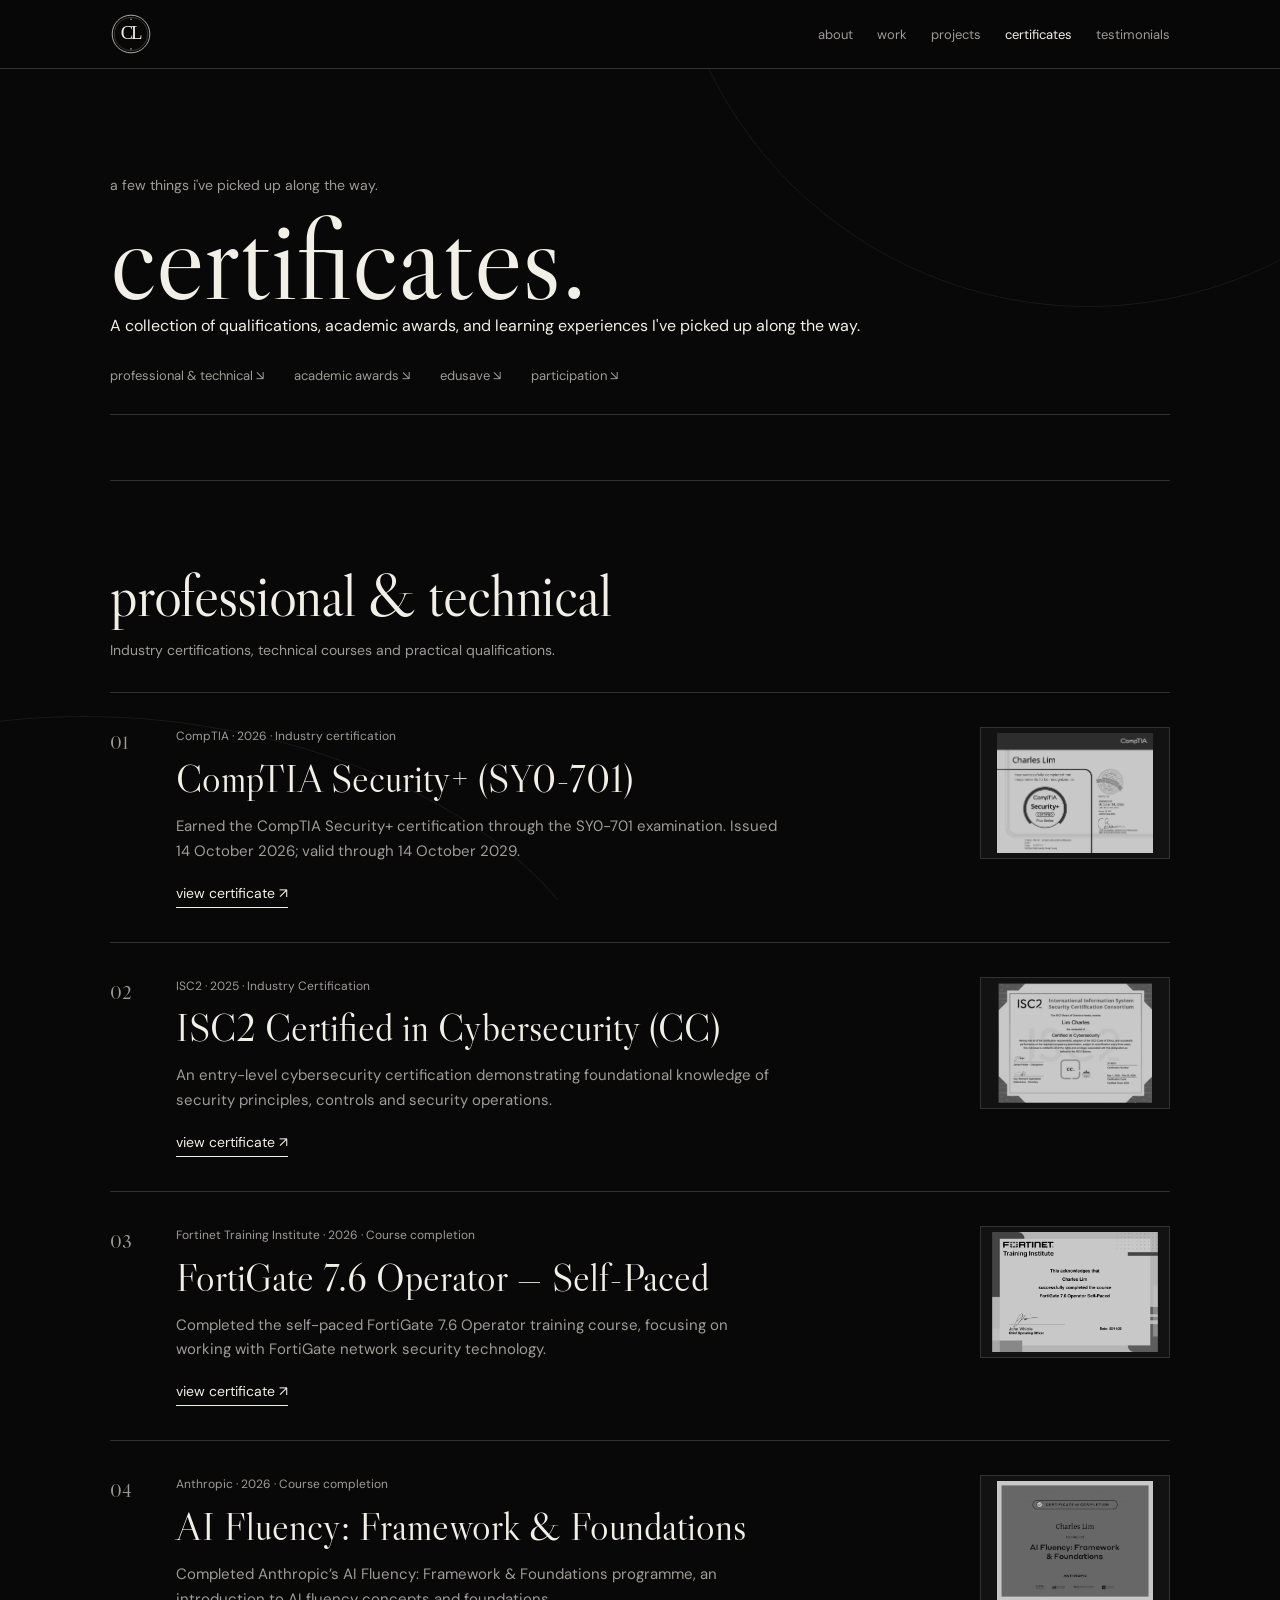
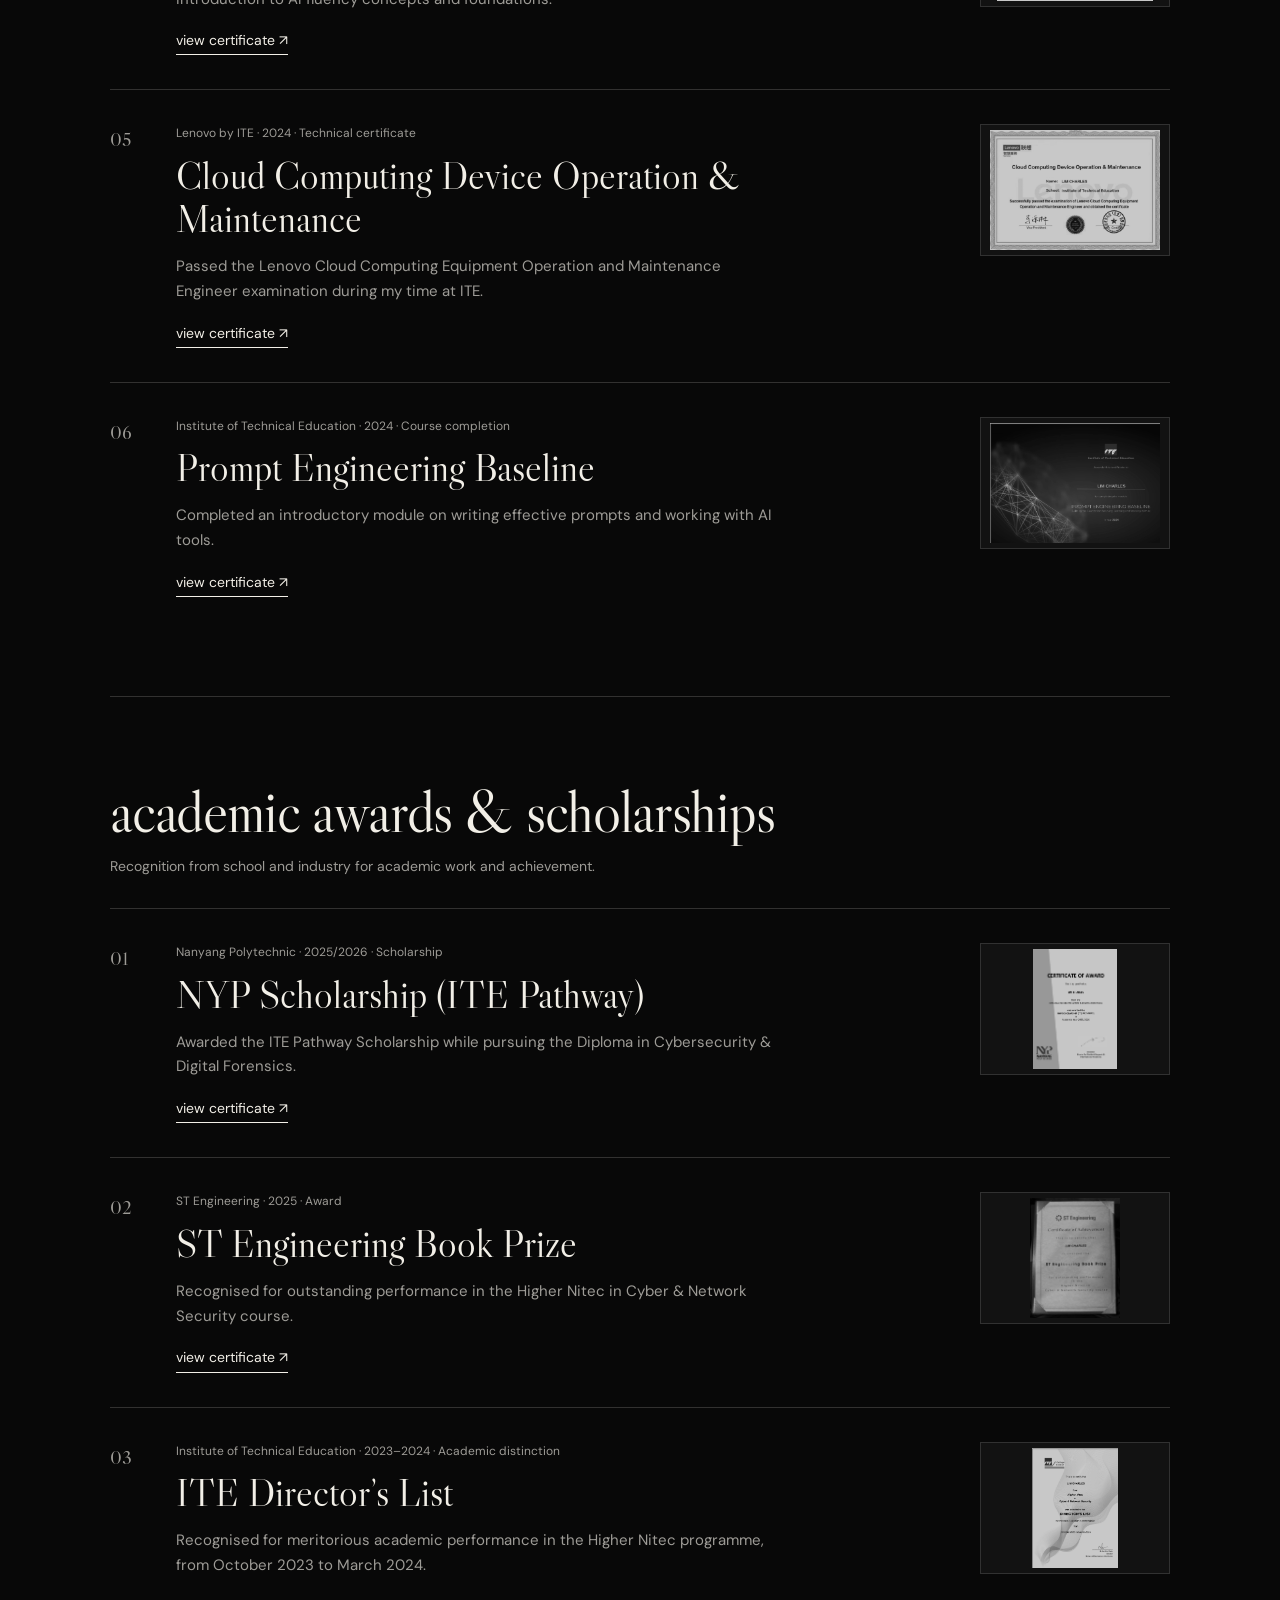
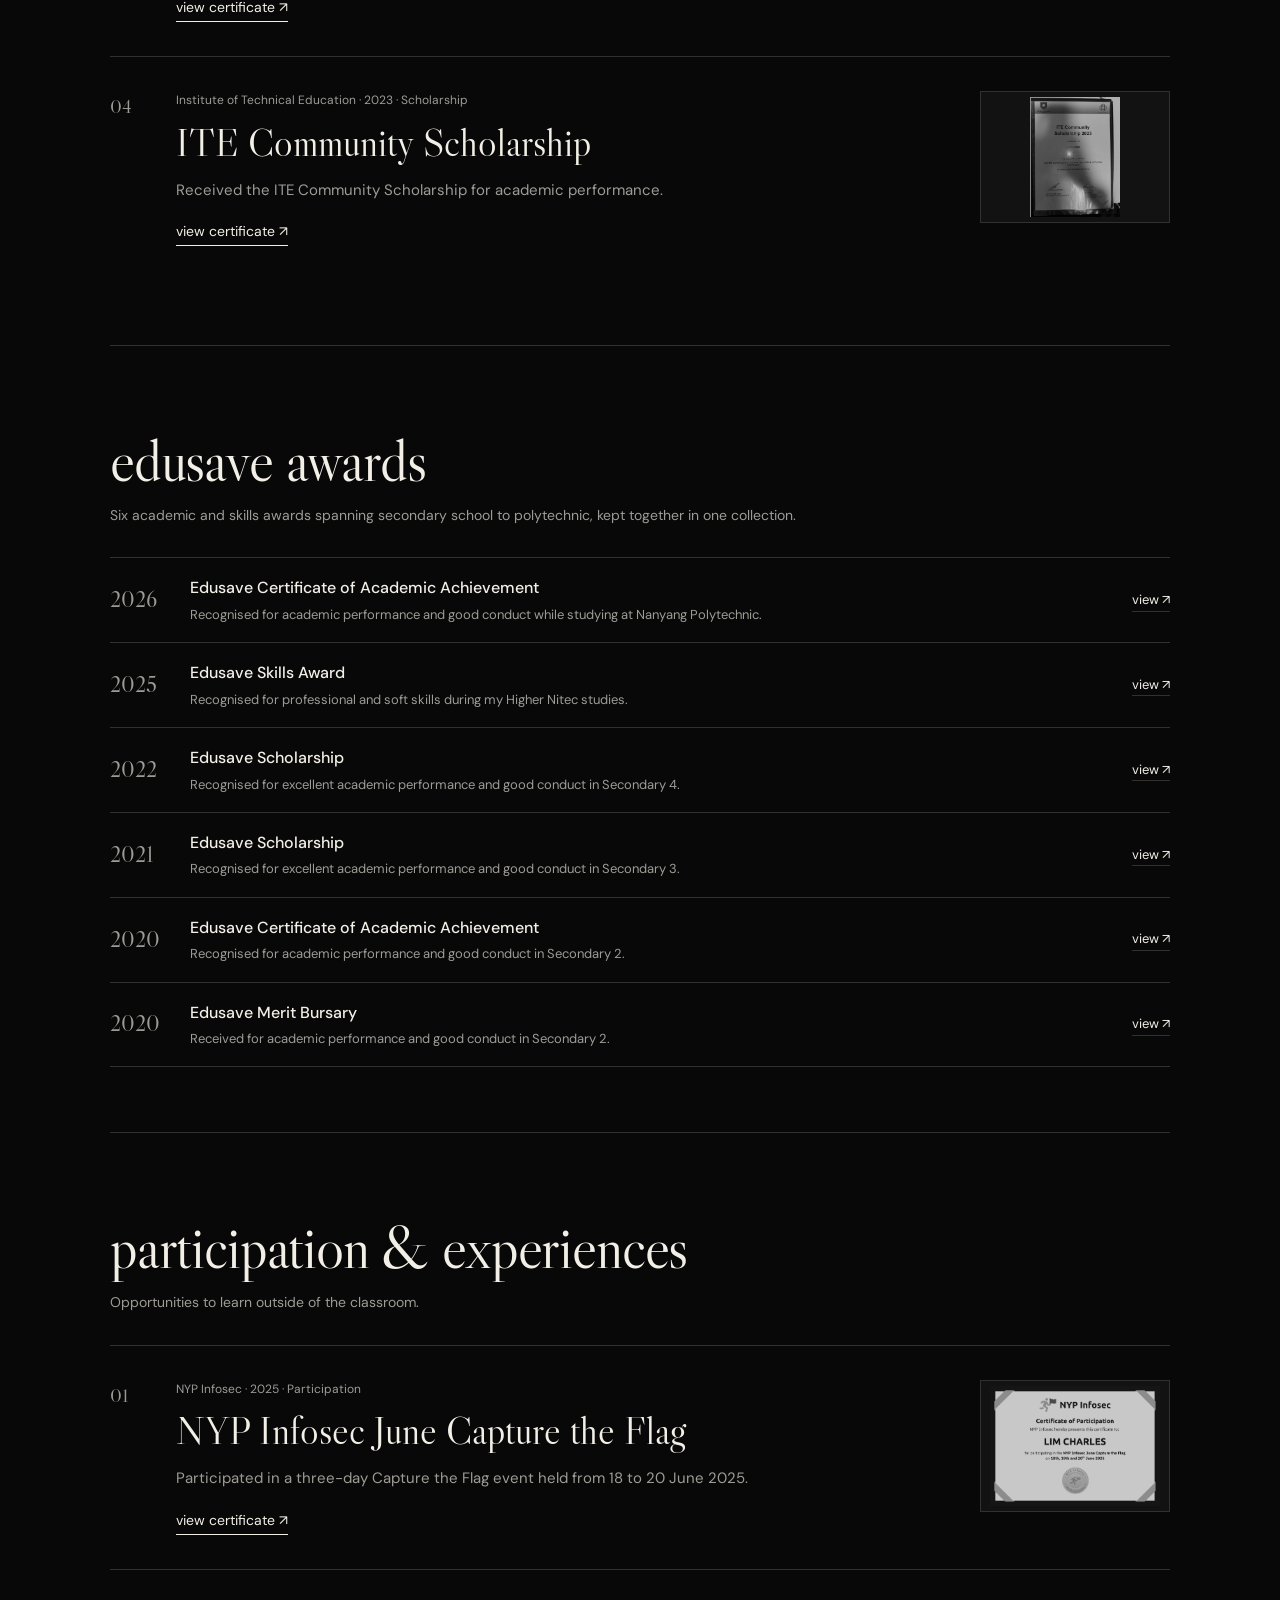
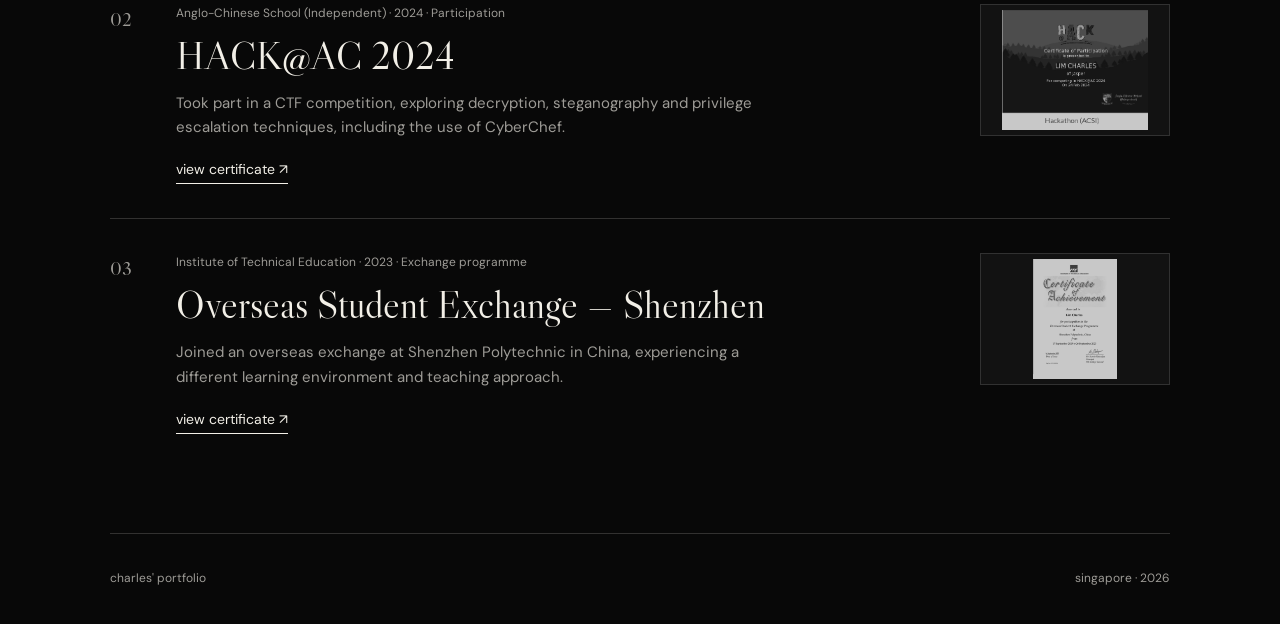
==== certificates.html @ e497cc35 "Add certificates page with privacy-safe certificates" ====
<!DOCTYPE html>
<html lang="en">
 <head>
  <meta charset="utf-8"/>
  <meta content="width=device-width, initial-scale=1.0" name="viewport"/>
  <title>
   certificates &middot; charles' portfolio
  </title>
  <link href="favicon.svg" rel="icon" type="image/svg+xml"/>
  <link href="https://fonts.googleapis.com" rel="preconnect"/>
  <link crossorigin="" href="https://fonts.gstatic.com" rel="preconnect"/>
  <link href="https://fonts.googleapis.com/css2?family=DM+Sans:wght@400;500&amp;family=Libre+Caslon+Display&amp;display=swap" rel="stylesheet"/>
  <link href="style.css" rel="stylesheet"/>
  <script defer="" src="script.js">
  </script>
  <meta content="Certificates, cybersecurity certifications, academic awards and learning experiences &mdash; Charles Lim." name="description"/>
 </head>
 <body>
  <div aria-hidden="true" class="background-curves">
   <span class="curve curve-one">
   </span>
   <span class="curve curve-two">
   </span>
  </div>
  <header class="site-header">
   <nav aria-label="Main navigation" class="nav-shell">
    <a aria-label="Portfolio home" class="brand" href="index.html#top">
     <img alt="" src="assets/images/charles-mark.svg"/>
    </a>
    <button aria-controls="site-menu" aria-expanded="false" class="menu-toggle" type="button">
     <span>
     </span>
     <span>
     </span>
     <span>
     </span>
     <span class="sr-only">
      Toggle navigation
     </span>
    </button>
    <ul class="nav-links" id="site-menu">
     <li>
      <a href="index.html#about">
       about
      </a>
     </li>
     <li>
      <a href="index.html#experience">
       work
      </a>
     </li>
     <li>
      <a href="index.html#projects">
       projects
      </a>
     </li>
     <li>
      <a aria-current="page" href="certificates.html">
       certificates
      </a>
     </li>
     <li>
      <a href="testimonials.html">
       testimonials
      </a>
     </li>
    </ul>
   </nav>
  </header>
  <main class="page-main">
   <section class="page-intro section-shell">
    <p class="hello">
     a few things i've picked up along the way.
    </p>
    <h1>
     certificates.
    </h1>
    <p>
     A collection of qualifications, academic awards, and learning experiences I've picked up along the way.
    </p>
    <div class="category-menu">
     <a href="#professional">
      professional &amp; technical &searrow;
     </a>
     <a href="#awards">
      academic awards &searrow;
     </a>
     <a href="#edusave">
      edusave &searrow;
     </a>
     <a href="#participation">
      participation &searrow;
     </a>
    </div>
   </section>
   <section class="section-shell cert-category" id="professional">
    <h2>
     professional &amp; technical
    </h2>
    <p class="category-note">
     Industry certifications, technical courses and practical qualifications.
    </p>
    <article class="cert-item">
     <span class="cert-num">
      01
     </span>
     <div>
      <p class="cert-kicker">
       CompTIA &middot; 2026 &middot; Industry certification
      </p>
      <h3>
       CompTIA Security+ (SY0-701)
      </h3>
      <p class="desc">
       Earned the CompTIA Security+ certification through the SY0-701 examination. Issued 14 October 2026; valid through 14 October 2029.
      </p>
      <a class="simple-link" href="assets/certificates/comptia-security-plus-sy0-701-2026.pdf" rel="noopener noreferrer" target="_blank">
       view certificate &nearrow;
      </a>
     </div>
     <a aria-label="View CompTIA Security+" href="assets/certificates/comptia-security-plus-sy0-701-2026.pdf" rel="noopener noreferrer" target="_blank">
      <img alt="CompTIA Security+ certificate preview" class="cert-thumb" loading="lazy" src="assets/certificates/comptia-security-plus-sy0-701-2026-preview.png"/>
     </a>
    </article>
    <article class="cert-item">
     <span class="cert-num">
      02
     </span>
     <div>
      <p class="cert-kicker">
       ISC2 &middot; 2025 &middot; Industry Certification
      </p>
      <h3>
       ISC2 Certified in Cybersecurity (CC)
      </h3>
      <p class="desc">
       An entry-level cybersecurity certification demonstrating foundational knowledge of security principles, controls and security operations.
      </p>
      <a class="simple-link" href="assets/certificates/isc2-certified-in-cybersecurity-2025.png" rel="noopener noreferrer" target="_blank">
       view certificate &nearrow;
      </a>
     </div>
     <a aria-label="View certificate for ISC2 Certified in Cybersecurity (CC)" href="assets/certificates/isc2-certified-in-cybersecurity-2025.png" rel="noopener" target="_blank">
      <img alt="ISC2 Certified in Cybersecurity (CC) certificate preview" class="cert-thumb" loading="lazy" src="assets/certificates/isc2-certified-in-cybersecurity-2025.png"/>
     </a>
    </article>
    <article class="cert-item">
     <span class="cert-num">
      03
     </span>
     <div>
      <p class="cert-kicker">
       Fortinet Training Institute &middot; 2026 &middot; Course completion
      </p>
      <h3>
       FortiGate 7.6 Operator &mdash; Self-Paced
      </h3>
      <p class="desc">
       Completed the self-paced FortiGate 7.6 Operator training course, focusing on working with FortiGate network security technology.
      </p>
      <a class="simple-link" href="assets/certificates/fortinet-fortigate-7-6-operator-2026.png" rel="noopener noreferrer" target="_blank">
       view certificate &nearrow;
      </a>
     </div>
     <a aria-label="View certificate for FortiGate 7.6 Operator &mdash; Self-Paced" href="assets/certificates/fortinet-fortigate-7-6-operator-2026.png" rel="noopener" target="_blank">
      <img alt="FortiGate 7.6 Operator &mdash; Self-Paced certificate preview" class="cert-thumb" loading="lazy" src="assets/certificates/fortinet-fortigate-7-6-operator-2026.png"/>
     </a>
    </article>
    <article class="cert-item">
     <span class="cert-num">
      04
     </span>
     <div>
      <p class="cert-kicker">
       Anthropic &middot; 2026 &middot; Course completion
      </p>
      <h3>
       AI Fluency: Framework &amp; Foundations
      </h3>
      <p class="desc">
       Completed Anthropic&rsquo;s AI Fluency: Framework &amp; Foundations programme, an introduction to AI fluency concepts and foundations.
      </p>
      <a class="simple-link" href="assets/certificates/anthropic-ai-fluency-framework-foundations.pdf" rel="noopener noreferrer" target="_blank">
       view certificate &nearrow;
      </a>
     </div>
     <a aria-label="View AI Fluency: Framework and Foundations" href="assets/certificates/anthropic-ai-fluency-framework-foundations.pdf" rel="noopener noreferrer" target="_blank">
      <img alt="AI Fluency: Framework and Foundations certificate preview" class="cert-thumb" loading="lazy" src="assets/certificates/anthropic-ai-fluency-framework-foundations-preview.png"/>
     </a>
    </article>
    <article class="cert-item">
     <span class="cert-num">
      05
     </span>
     <div>
      <p class="cert-kicker">
       Lenovo by ITE &middot; 2024 &middot; Technical certificate
      </p>
      <h3>
       Cloud Computing Device Operation &amp; Maintenance
      </h3>
      <p class="desc">
       Passed the Lenovo Cloud Computing Equipment Operation and Maintenance Engineer examination during my time at ITE.
      </p>
      <a class="simple-link" href="assets/certificates/lenovo-cloud-device-operations-maintenance.png" rel="noopener noreferrer" target="_blank">
       view certificate &nearrow;
      </a>
     </div>
     <a aria-label="View certificate for Cloud Computing Device Operation &amp; Maintenance" href="assets/certificates/lenovo-cloud-device-operations-maintenance.png" rel="noopener" target="_blank">
      <img alt="Cloud Computing Device Operation &amp; Maintenance certificate preview" class="cert-thumb" loading="lazy" src="assets/certificates/lenovo-cloud-device-operations-maintenance.png"/>
     </a>
    </article>
    <article class="cert-item">
     <span class="cert-num">
      06
     </span>
     <div>
      <p class="cert-kicker">
       Institute of Technical Education &middot; 2024 &middot; Course completion
      </p>
      <h3>
       Prompt Engineering Baseline
      </h3>
      <p class="desc">
       Completed an introductory module on writing effective prompts and working with AI tools.
      </p>
      <a class="simple-link" href="assets/certificates/ite-prompt-engineering-baseline-2024.png" rel="noopener noreferrer" target="_blank">
       view certificate &nearrow;
      </a>
     </div>
     <a aria-label="View certificate for Prompt Engineering Baseline" href="assets/certificates/ite-prompt-engineering-baseline-2024.png" rel="noopener" target="_blank">
      <img alt="Prompt Engineering Baseline certificate preview" class="cert-thumb" loading="lazy" src="assets/certificates/ite-prompt-engineering-baseline-2024.png"/>
     </a>
    </article>
   </section>
   <section class="section-shell cert-category" id="awards">
    <h2>
     academic awards &amp; scholarships
    </h2>
    <p class="category-note">
     Recognition from school and industry for academic work and achievement.
    </p>
    <article class="cert-item">
     <span class="cert-num">
      01
     </span>
     <div>
      <p class="cert-kicker">
       Nanyang Polytechnic &middot; 2025/2026 &middot; Scholarship
      </p>
      <h3>
       NYP Scholarship (ITE Pathway)
      </h3>
      <p class="desc">
       Awarded the ITE Pathway Scholarship while pursuing the Diploma in Cybersecurity &amp; Digital Forensics.
      </p>
      <a class="simple-link" href="assets/certificates/nyp-scholarship-ite-pathway-2025-2026.pdf" rel="noopener noreferrer" target="_blank">
       view certificate &nearrow;
      </a>
     </div>
     <a aria-label="View NYP ITE Pathway scholarship certificate preview" href="assets/certificates/nyp-scholarship-ite-pathway-2025-2026.pdf" rel="noopener noreferrer" target="_blank">
      <img alt="NYP ITE Pathway scholarship certificate preview" class="cert-thumb" loading="lazy" src="assets/certificates/nyp-scholarship-ite-pathway-2025-2026-preview.png"/>
     </a>
    </article>
    <article class="cert-item">
     <span class="cert-num">
      02
     </span>
     <div>
      <p class="cert-kicker">
       ST Engineering &middot; 2025 &middot; Award
      </p>
      <h3>
       ST Engineering Book Prize
      </h3>
      <p class="desc">
       Recognised for outstanding performance in the Higher Nitec in Cyber &amp; Network Security course.
      </p>
      <a class="simple-link" href="assets/certificates/st-engineering-book-prize.jpg" rel="noopener noreferrer" target="_blank">
       view certificate &nearrow;
      </a>
     </div>
     <a aria-label="View certificate for ST Engineering Book Prize" href="assets/certificates/st-engineering-book-prize.jpg" rel="noopener" target="_blank">
      <img alt="ST Engineering Book Prize certificate preview" class="cert-thumb" loading="lazy" src="assets/certificates/st-engineering-book-prize.jpg"/>
     </a>
    </article>
    <article class="cert-item">
     <span class="cert-num">
      03
     </span>
     <div>
      <p class="cert-kicker">
       Institute of Technical Education &middot; 2023&ndash;2024 &middot; Academic distinction
      </p>
      <h3>
       ITE Director&rsquo;s List
      </h3>
      <p class="desc">
       Recognised for meritorious academic performance in the Higher Nitec programme, from October 2023 to March 2024.
      </p>
      <a class="simple-link" href="assets/certificates/ite-directors-list-2023-2024.png" rel="noopener noreferrer" target="_blank">
       view certificate &nearrow;
      </a>
     </div>
     <a aria-label="View certificate for ITE Director&rsquo;s List" href="assets/certificates/ite-directors-list-2023-2024.png" rel="noopener" target="_blank">
      <img alt="ITE Director&rsquo;s List certificate preview" class="cert-thumb" loading="lazy" src="assets/certificates/ite-directors-list-2023-2024.png"/>
     </a>
    </article>
    <article class="cert-item">
     <span class="cert-num">
      04
     </span>
     <div>
      <p class="cert-kicker">
       Institute of Technical Education &middot; 2023 &middot; Scholarship
      </p>
      <h3>
       ITE Community Scholarship
      </h3>
      <p class="desc">
       Received the ITE Community Scholarship for academic performance.
      </p>
      <a class="simple-link" href="assets/certificates/ite-community-scholarship-2023.png" rel="noopener noreferrer" target="_blank">
       view certificate &nearrow;
      </a>
     </div>
     <a aria-label="View certificate for ITE Community Scholarship" href="assets/certificates/ite-community-scholarship-2023.png" rel="noopener" target="_blank">
      <img alt="ITE Community Scholarship certificate preview" class="cert-thumb" loading="lazy" src="assets/certificates/ite-community-scholarship-2023.png"/>
     </a>
    </article>
   </section>
   <section class="section-shell cert-category" id="edusave">
    <h2>
     edusave awards
    </h2>
    <p class="category-note">
     Six academic and skills awards spanning secondary school to polytechnic, kept together in one collection.
    </p>
    <div class="edusave-group">
     <article class="edusave-item">
      <span class="date">
       2026
      </span>
      <div>
       <h3>
        Edusave Certificate of Academic Achievement
       </h3>
       <p>
        Recognised for academic performance and good conduct while studying at Nanyang Polytechnic.
       </p>
      </div>
      <a href="assets/certificates/edusave-academic-achievement-2026.jpg" rel="noopener noreferrer" target="_blank">
       view &nearrow;
      </a>
     </article>
     <article class="edusave-item">
      <span class="date">
       2025
      </span>
      <div>
       <h3>
        Edusave Skills Award
       </h3>
       <p>
        Recognised for professional and soft skills during my Higher Nitec studies.
       </p>
      </div>
      <a href="assets/certificates/edusave-skills-award-2025.jpg" rel="noopener noreferrer" target="_blank">
       view &nearrow;
      </a>
     </article>
     <article class="edusave-item">
      <span class="date">
       2022
      </span>
      <div>
       <h3>
        Edusave Scholarship
       </h3>
       <p>
        Recognised for excellent academic performance and good conduct in Secondary 4.
       </p>
      </div>
      <a href="assets/certificates/edusave-scholarship-2022.png" rel="noopener noreferrer" target="_blank">
       view &nearrow;
      </a>
     </article>
     <article class="edusave-item">
      <span class="date">
       2021
      </span>
      <div>
       <h3>
        Edusave Scholarship
       </h3>
       <p>
        Recognised for excellent academic performance and good conduct in Secondary 3.
       </p>
      </div>
      <a href="assets/certificates/edusave-scholarship-2021.png" rel="noopener noreferrer" target="_blank">
       view &nearrow;
      </a>
     </article>
     <article class="edusave-item">
      <span class="date">
       2020
      </span>
      <div>
       <h3>
        Edusave Certificate of Academic Achievement
       </h3>
       <p>
        Recognised for academic performance and good conduct in Secondary 2.
       </p>
      </div>
      <a href="assets/certificates/edusave-academic-achievement-2020.png" rel="noopener noreferrer" target="_blank">
       view &nearrow;
      </a>
     </article>
     <article class="edusave-item">
      <span class="date">
       2020
      </span>
      <div>
       <h3>
        Edusave Merit Bursary
       </h3>
       <p>
        Received for academic performance and good conduct in Secondary 2.
       </p>
      </div>
      <a href="assets/certificates/edusave-merit-bursary-2020.png" rel="noopener noreferrer" target="_blank">
       view &nearrow;
      </a>
     </article>
    </div>
   </section>
   <section class="section-shell cert-category" id="participation">
    <h2>
     participation &amp; experiences
    </h2>
    <p class="category-note">
     Opportunities to learn outside of the classroom.
    </p>
    <article class="cert-item">
     <span class="cert-num">
      01
     </span>
     <div>
      <p class="cert-kicker">
       NYP Infosec &middot; 2025 &middot; Participation
      </p>
      <h3>
       NYP Infosec June Capture the Flag
      </h3>
      <p class="desc">
       Participated in a three-day Capture the Flag event held from 18 to 20 June 2025.
      </p>
      <a class="simple-link" href="assets/certificates/nyp-infosec-june-ctf-2025.pdf" rel="noopener noreferrer" target="_blank">
       view certificate &nearrow;
      </a>
     </div>
     <a aria-label="View NYP Infosec CTF participation certificate preview" href="assets/certificates/nyp-infosec-june-ctf-2025.pdf" rel="noopener noreferrer" target="_blank">
      <img alt="NYP Infosec CTF participation certificate preview" class="cert-thumb" loading="lazy" src="assets/certificates/nyp-infosec-june-ctf-2025-preview.png"/>
     </a>
    </article>
    <article class="cert-item">
     <span class="cert-num">
      02
     </span>
     <div>
      <p class="cert-kicker">
       Anglo-Chinese School (Independent) &middot; 2024 &middot; Participation
      </p>
      <h3>
       HACK@AC 2024
      </h3>
      <p class="desc">
       Took part in a CTF competition, exploring decryption, steganography and privilege escalation techniques, including the use of CyberChef.
      </p>
      <a class="simple-link" href="assets/certificates/hack-at-ac-ctf-2024.png" rel="noopener noreferrer" target="_blank">
       view certificate &nearrow;
      </a>
     </div>
     <a aria-label="View certificate for HACK@AC 2024" href="assets/certificates/hack-at-ac-ctf-2024.png" rel="noopener" target="_blank">
      <img alt="HACK@AC 2024 certificate preview" class="cert-thumb" loading="lazy" src="assets/certificates/hack-at-ac-ctf-2024.png"/>
     </a>
    </article>
    <article class="cert-item">
     <span class="cert-num">
      03
     </span>
     <div>
      <p class="cert-kicker">
       Institute of Technical Education &middot; 2023 &middot; Exchange programme
      </p>
      <h3>
       Overseas Student Exchange &mdash; Shenzhen
      </h3>
      <p class="desc">
       Joined an overseas exchange at Shenzhen Polytechnic in China, experiencing a different learning environment and teaching approach.
      </p>
      <a class="simple-link" href="assets/certificates/ite-shenzhen-student-exchange-2023.png" rel="noopener noreferrer" target="_blank">
       view certificate &nearrow;
      </a>
     </div>
     <a aria-label="View certificate for Overseas Student Exchange &mdash; Shenzhen" href="assets/certificates/ite-shenzhen-student-exchange-2023.png" rel="noopener" target="_blank">
      <img alt="Overseas Student Exchange &mdash; Shenzhen certificate preview" class="cert-thumb" loading="lazy" src="assets/certificates/ite-shenzhen-student-exchange-2023.png"/>
     </a>
    </article>
   </section>
  </main>
  <footer class="site-footer section-shell">
   <span>
    charles' portfolio
   </span>
   <span>
    singapore &middot; 2026
   </span>
  </footer>
 </body>
</html>
---- style.css ----
:root {
  --black: #080808;
  --white: #f2efe7;
  --muted: rgba(242, 239, 231, 0.64);
  --line: rgba(242, 239, 231, 0.18);
  --serif: "Libre Caslon Display", Georgia, serif;
  --sans: "DM Sans", Arial, sans-serif;
  --max: 1060px;
}

* { box-sizing: border-box; margin: 0; padding: 0; }
html { scroll-behavior: smooth; background: var(--black); }
body {
  min-height: 100vh;
  overflow-x: hidden;
  background: var(--black);
  color: var(--white);
  font-family: var(--sans);
  font-size: 16px;
  line-height: 1.65;
  -webkit-font-smoothing: antialiased;
}
a { color: inherit; }
img { display: block; max-width: 100%; }
::selection { background: var(--white); color: var(--black); }

.sr-only { position: absolute; width: 1px; height: 1px; padding: 0; margin: -1px; overflow: hidden; clip: rect(0,0,0,0); white-space: nowrap; border: 0; }

.background-curves { position: fixed; inset: 0; z-index: 0; pointer-events: none; overflow: hidden; }
.curve { position: absolute; border: 1px solid rgba(242,239,231,.07); border-radius: 50%; }
.curve-one { width: 66vw; height: 66vw; top: -42vw; right: -18vw; }
.curve-two { width: 72vw; height: 42vw; bottom: -28vw; left: -24vw; transform: rotate(8deg); }

.site-header, main, .site-footer { position: relative; z-index: 1; }
.site-header { position: sticky; top: 0; z-index: 30; background: rgba(8,8,8,.94); border-bottom: 1px solid var(--line); }
.nav-shell, .section-shell { width: min(calc(100% - 40px), var(--max)); margin-inline: auto; }
.nav-shell { min-height: 68px; display: flex; align-items: center; justify-content: space-between; gap: 28px; }

.brand { width: 42px; height: 42px; display: block; text-decoration: none; }
.brand img { width: 100%; height: 100%; }

.nav-links { display: flex; align-items: center; gap: 24px; list-style: none; }
.nav-links a { color: var(--muted); font-size: 13px; text-decoration: none; transition: color 160ms ease; }
.nav-links a:hover, .nav-links a:focus-visible, .nav-links a[aria-current="page"] { color: var(--white); }

.menu-toggle { display: none; width: 36px; height: 36px; border: 0; background: transparent; color: var(--white); cursor: pointer; }
.menu-toggle > span:not(.sr-only) { display: block; width: 21px; height: 1px; margin: 5px auto; background: currentColor; transition: transform 180ms ease, opacity 180ms ease; }

.hero { min-height: 78vh; display: flex; align-items: center; padding-block: 110px 88px; border-bottom: 1px solid var(--line); }
.hero-copy { max-width: 850px; }
.hello { color: var(--muted); font-size: 14px; }
.hero h1, .section-block h2, .contact-section h2, .page-intro h1, .record h3, .project h3, blockquote { font-family: var(--serif); font-weight: 400; }
.hero h1 { margin-top: 18px; font-size: clamp(54px, 8vw, 94px); line-height: .98; letter-spacing: -.035em; }
.hero-lead { max-width: 700px; margin-top: 28px; color: var(--muted); font-size: clamp(17px, 2vw, 21px); }
.hero-actions { display: flex; flex-wrap: wrap; gap: 24px; margin-top: 34px; }
.simple-link { width: fit-content; color: var(--white); font-size: 14px; text-decoration: none; border-bottom: 1px solid var(--white); padding-bottom: 2px; }
.simple-link:hover { opacity: .68; }

.section-block { padding-block: 88px; border-bottom: 1px solid var(--line); }
.section-block h2 { margin-bottom: 38px; font-size: clamp(38px, 5vw, 58px); letter-spacing: -.025em; }
.simple-grid { display: grid; grid-template-columns: 1fr 1fr; gap: 54px; }
.simple-grid p { color: var(--muted); font-size: 17px; }

.plain-list { border-top: 1px solid var(--line); }
.plain-list > div { display: grid; grid-template-columns: 180px 1fr; gap: 24px; padding: 19px 0; border-bottom: 1px solid var(--line); }
.plain-list span { font-family: var(--serif); font-size: 22px; }
.plain-list p { color: var(--muted); }

.records { border-top: 1px solid var(--line); }
.record { display: grid; grid-template-columns: 220px 1fr; gap: 42px; padding: 28px 0; border-bottom: 1px solid var(--line); }
.record-meta { display: flex; flex-direction: column; gap: 5px; color: var(--muted); font-size: 12px; }
.record-meta a { color: var(--white); text-decoration: none; }
.record h3 { font-size: clamp(28px, 3vw, 38px); line-height: 1.1; }
.record p { max-width: 680px; margin-top: 10px; color: var(--muted); }
.record-muted { opacity: .72; }

.project-list { display: grid; gap: 62px; }
.project { display: grid; grid-template-columns: minmax(0, 1.35fr) minmax(250px, .65fr); gap: 34px; align-items: end; }
.project-image-wrap { display: block; overflow: hidden; border: 1px solid var(--line); text-decoration: none; }
.project-image { width: 100%; min-height: 320px; aspect-ratio: 16 / 9; object-fit: cover; filter: grayscale(1) contrast(.92); opacity: .82; transition: opacity 200ms ease, filter 200ms ease; }
.project-image-wrap:hover .project-image { filter: grayscale(.35); opacity: 1; }
.project h3 { font-size: clamp(36px, 5vw, 52px); line-height: 1; }
.project p { margin-top: 16px; color: var(--muted); }
.project small { display: block; margin-top: 16px; color: var(--muted); font-size: 12px; }
.project .simple-link { margin-top: 18px; }

.contact-section { display: grid; grid-template-columns: 1fr 1fr; gap: 50px; padding-block: 90px; border-bottom: 1px solid var(--line); }
.contact-section h2 { font-size: clamp(48px, 7vw, 78px); line-height: 1; }
.contact-links { display: flex; flex-direction: column; align-items: flex-start; justify-content: end; gap: 10px; }
.contact-links a { color: var(--muted); font-size: 18px; text-decoration: none; }
.contact-links a:hover { color: var(--white); }

.site-footer { min-height: 90px; display: flex; align-items: center; justify-content: space-between; gap: 20px; color: var(--muted); font-size: 12px; }

.page-main { min-height: calc(100vh - 68px); }
.page-intro { padding-block: 120px 70px; border-bottom: 1px solid var(--line); }
.page-intro h1 { margin-top: 8px; font-size: clamp(58px, 9vw, 104px); line-height: .95; }
.page-intro > p:last-child { max-width: 620px; margin-top: 24px; color: var(--muted); font-size: 18px; }
.testimonials-list { border-bottom: 1px solid var(--line); }
.testimonial-entry {
  padding-block: 84px 94px;
  border-bottom: 1px solid var(--line);
}
.testimonial-entry:last-child { border-bottom: 0; }
.testimonial-meta {
  display: grid;
  grid-template-columns: 48px minmax(0, 1fr) auto;
  gap: 24px;
  align-items: start;
  color: var(--muted);
  font-size: 13px;
  line-height: 1.55;
}
.testimonial-number { color: var(--white); font-family: var(--serif); font-size: 19px; line-height: 1.2; }
.testimonial-person { display: grid; gap: 2px; }
.testimonial-name { color: var(--white); font-size: 15px; }
.testimonial-date { margin: 0; white-space: nowrap; font-size: 12px; text-align: right; }
.testimonial-copy { padding-left: 72px; margin-top: 42px; }
.testimonial-copy blockquote { max-width: 940px; font-size: clamp(34px, 4vw, 52px); line-height: 1.14; letter-spacing: -.022em; }
.testimonial-copy .simple-link { display: inline-block; margin-top: 34px; }

.reveal { opacity: 0; transform: translateY(8px); transition: opacity 500ms ease, transform 500ms ease; }
.reveal.is-visible { opacity: 1; transform: none; }

@media (prefers-reduced-motion: reduce) {
  html { scroll-behavior: auto; }
  *, *::before, *::after { animation-duration: .01ms !important; transition-duration: .01ms !important; }
  .reveal { opacity: 1; transform: none; }
}

@media (max-width: 780px) {
  .nav-shell, .section-shell { width: min(calc(100% - 30px), var(--max)); }
  .menu-toggle { display: block; }
  .nav-links { position: absolute; top: 68px; left: 0; right: 0; max-height: 0; overflow: hidden; flex-direction: column; align-items: stretch; gap: 0; background: var(--black); border-bottom: 1px solid transparent; transition: max-height 200ms ease, border-color 200ms ease; }
  .nav-links.is-open { max-height: 360px; border-bottom-color: var(--line); }
  .nav-links li { border-top: 1px solid var(--line); }
  .nav-links a { display: block; padding: 14px 15px; color: var(--white); }
  .menu-toggle.is-open > span:nth-child(1) { transform: translateY(6px) rotate(45deg); }
  .menu-toggle.is-open > span:nth-child(2) { opacity: 0; }
  .menu-toggle.is-open > span:nth-child(3) { transform: translateY(-6px) rotate(-45deg); }
  .hero { min-height: auto; padding-block: 92px 70px; }
  .hero h1 { font-size: clamp(52px, 14vw, 78px); }
  .simple-grid, .contact-section, .project { grid-template-columns: 1fr; }
  .section-block { padding-block: 68px; }
  .plain-list > div, .record { grid-template-columns: 1fr; gap: 10px; }
  .project { gap: 22px; }
  .project-image { min-height: 230px; }
  .contact-section { padding-block: 72px; }
  .testimonial-entry { padding-block: 62px 70px; }
  .testimonial-meta { grid-template-columns: 32px 1fr; gap: 16px; }
  .testimonial-date { grid-column: 2; text-align: left; margin-top: 8px; }
  .testimonial-copy { padding-left: 48px; margin-top: 32px; }
  .testimonial-copy blockquote { font-size: clamp(31px, 8.5vw, 44px); }
}

@media (max-width: 480px) {
  .hero-actions { flex-direction: column; gap: 14px; }
  .testimonial-copy { padding-left: 0; }
  .site-footer { min-height: 82px; flex-direction: column; justify-content: center; align-items: flex-start; gap: 2px; }
}


/* --------------------------------
   CERTIFICATES PAGE
-------------------------------- */

/* DRAFT certificates layout — additions to the current V4 stylesheet */
.page-intro {padding-block:105px 65px}
.page-intro h1 {font-size:clamp(68px,9vw,114px)}
.category-menu {display:flex;flex-wrap:wrap;gap:14px 30px;padding:25px 0 27px;border-bottom:1px solid var(--line)}
.category-menu a {font-size:13px;color:var(--muted);text-decoration:none;border-bottom:1px solid transparent}
.category-menu a:hover {color:var(--white);border-color:var(--white)}
.cert-category {padding-top:85px;scroll-margin-top:75px;border-bottom:1px solid var(--line);padding-bottom:65px}
.cert-category h2 {font-family:var(--serif);font-size:clamp(35px,5vw,59px);font-weight:400;letter-spacing:-.02em;line-height:1}
.cert-category .category-note {color:var(--muted);font-size:14px;margin:14px 0 30px;max-width:690px}
.cert-item {display:grid;grid-template-columns:42px minmax(0,1fr) 190px;gap:24px;padding:34px 0;border-top:1px solid var(--line);align-items:start}
.cert-num {font-family:var(--serif);font-size:19px;color:var(--muted)}
.cert-kicker {font-size:12px;color:var(--muted);margin-bottom:10px}
.cert-item h3 {font:400 clamp(27px,3.6vw,39px)/1.1 var(--serif);max-width:665px}
.cert-item p.desc {color:var(--muted);margin:14px 0 16px;max-width:610px;font-size:15px}
.cert-thumb {height:132px; width:190px;border:1px solid var(--line);display:block;object-fit:contain;background:#171717;padding:5px;filter:grayscale(1);opacity:.78;transition:filter .2s,opacity .2s}
.cert-thumb:hover{filter:grayscale(.1);opacity:1}
.cert-item .simple-link {display:inline-block}
.edusave-group{border-top:1px solid var(--line);margin-top:24px}
.edusave-item {display:grid;grid-template-columns:64px minmax(0,1fr) auto;gap:16px;align-items:center;padding:17px 0;border-bottom:1px solid var(--line)}
.edusave-item .date{color:var(--muted);font-family:var(--serif);font-size:22px}
.edusave-item h3 {font-size:16px;font-weight:500}
.edusave-item p {font-size:13px;color:var(--muted);margin-top:2px}
.edusave-item a {font-size:13px;text-decoration:none;border-bottom:1px solid var(--line)}
.edusave-item a:hover {border-color:var(--white)}
@media(max-width:780px){.cert-item{grid-template-columns:26px minmax(0,1fr);gap:12px}.cert-thumb{grid-column:2;width:min(100%,260px);height:145px}.edusave-item{grid-template-columns:48px 1fr}.edusave-item a{grid-column:2;width:max-content}.page-intro{padding-block:70px 50px}}

/* Certificate PDF previews remain grayscale to match the site palette. */

/* Keyboard focus styling and in-page navigation */
.cert-category:target { scroll-margin-top: 85px; }
.cert-item a:focus-visible, .category-menu a:focus-visible, .edusave-item a:focus-visible { outline:2px solid var(--white); outline-offset:4px; }
@media(prefers-reduced-motion:reduce){.cert-thumb{transition:none}}
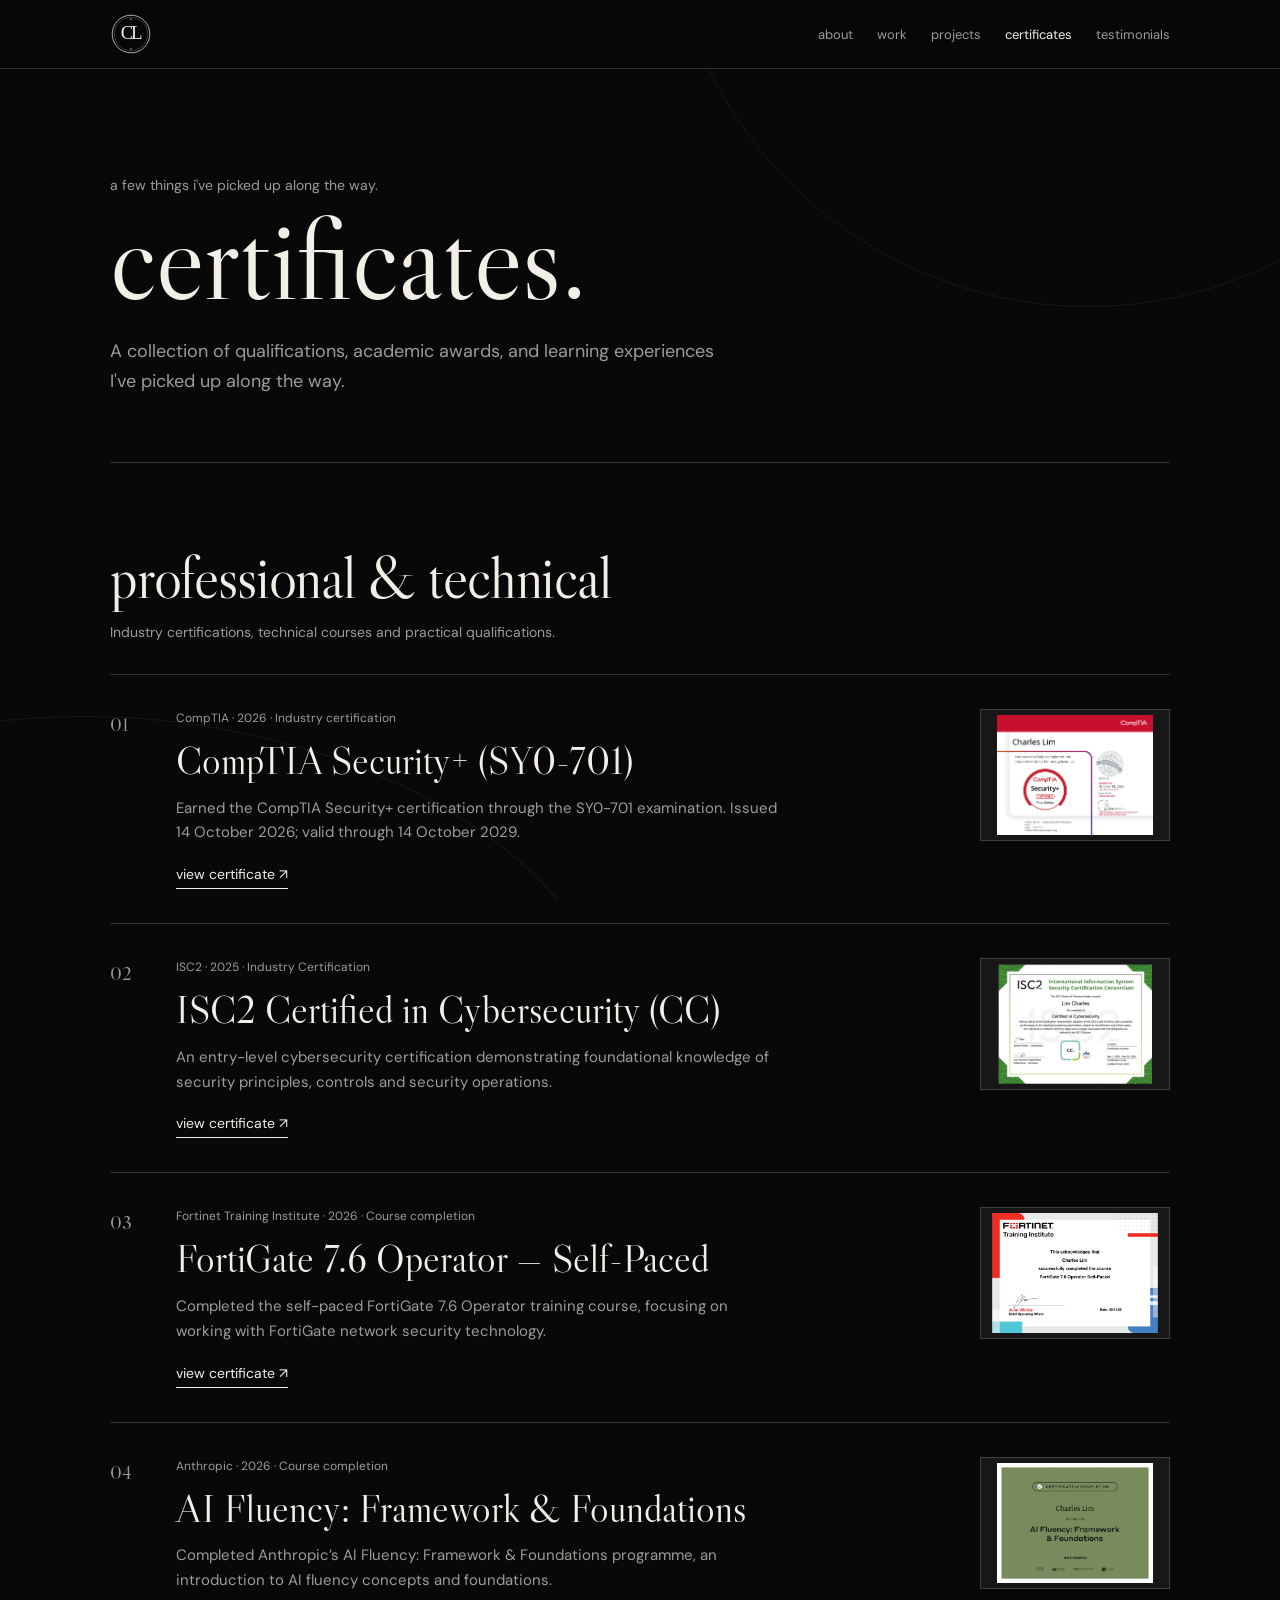
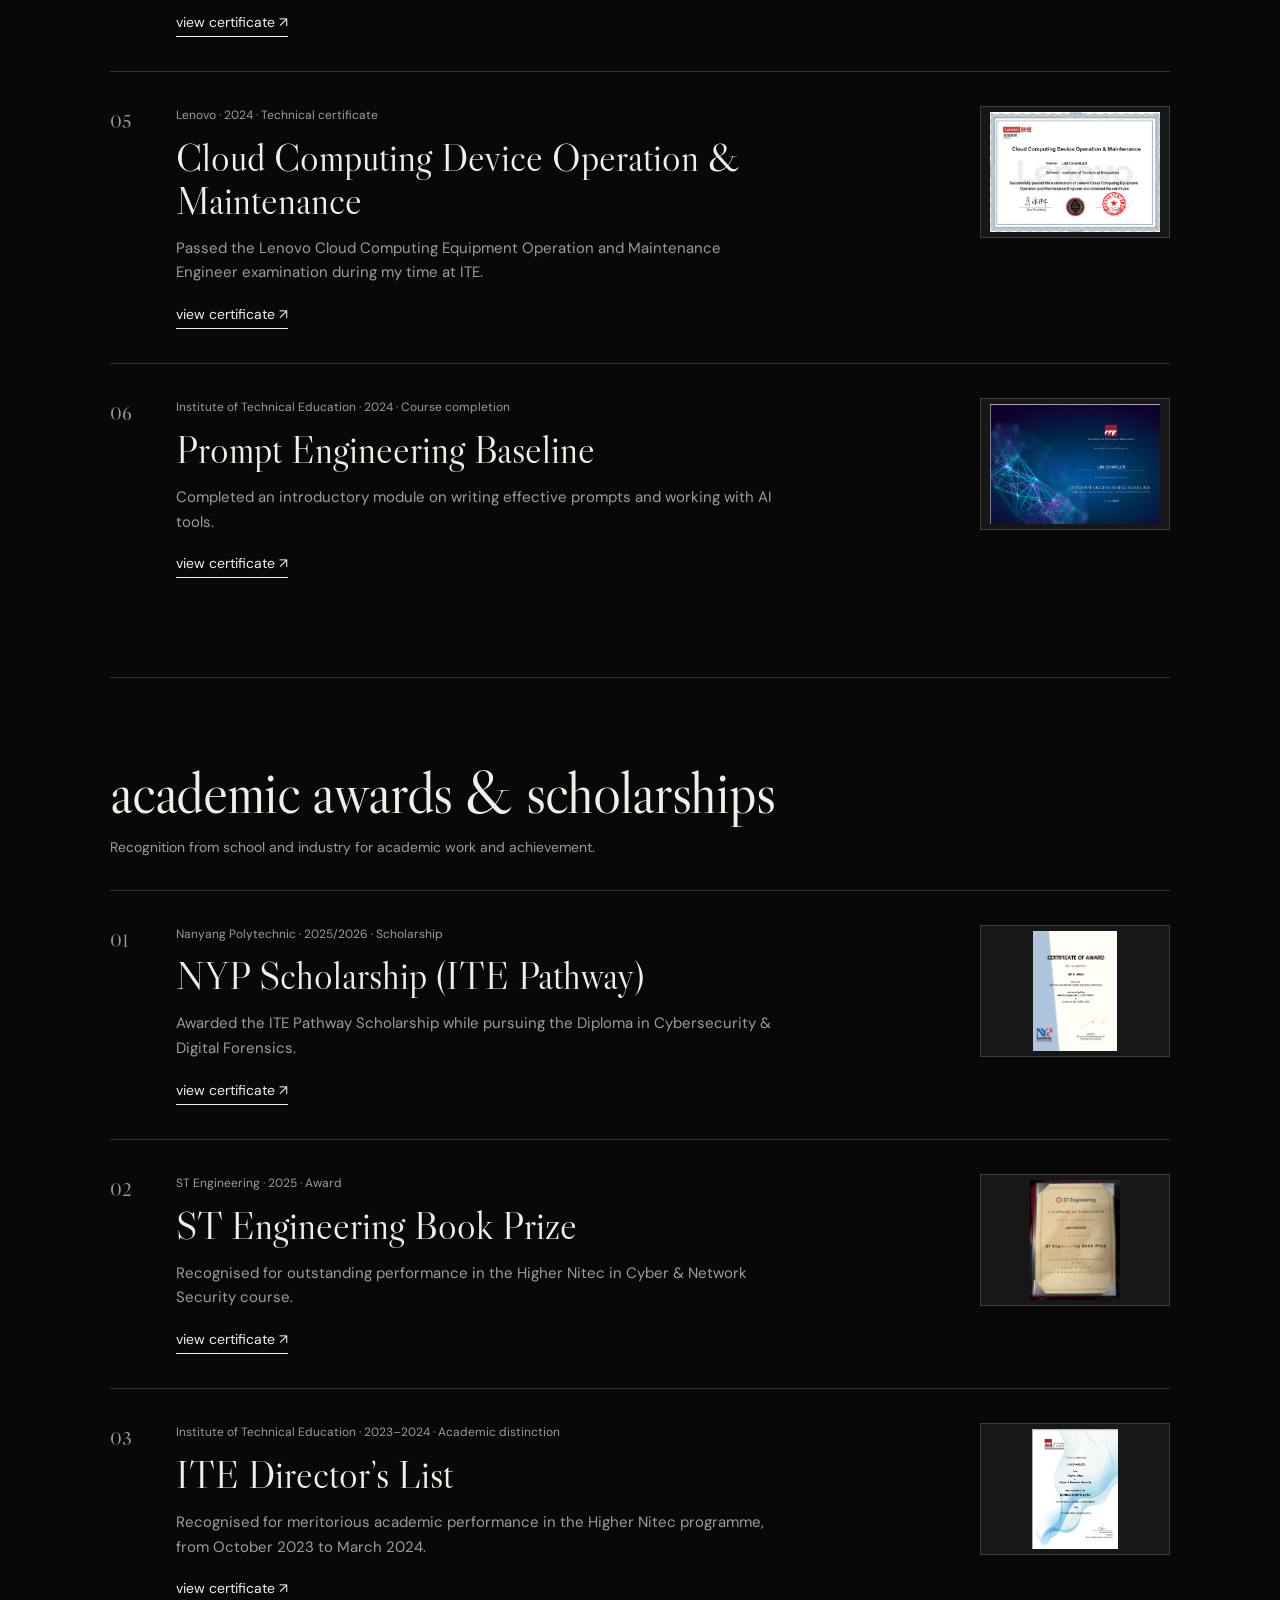
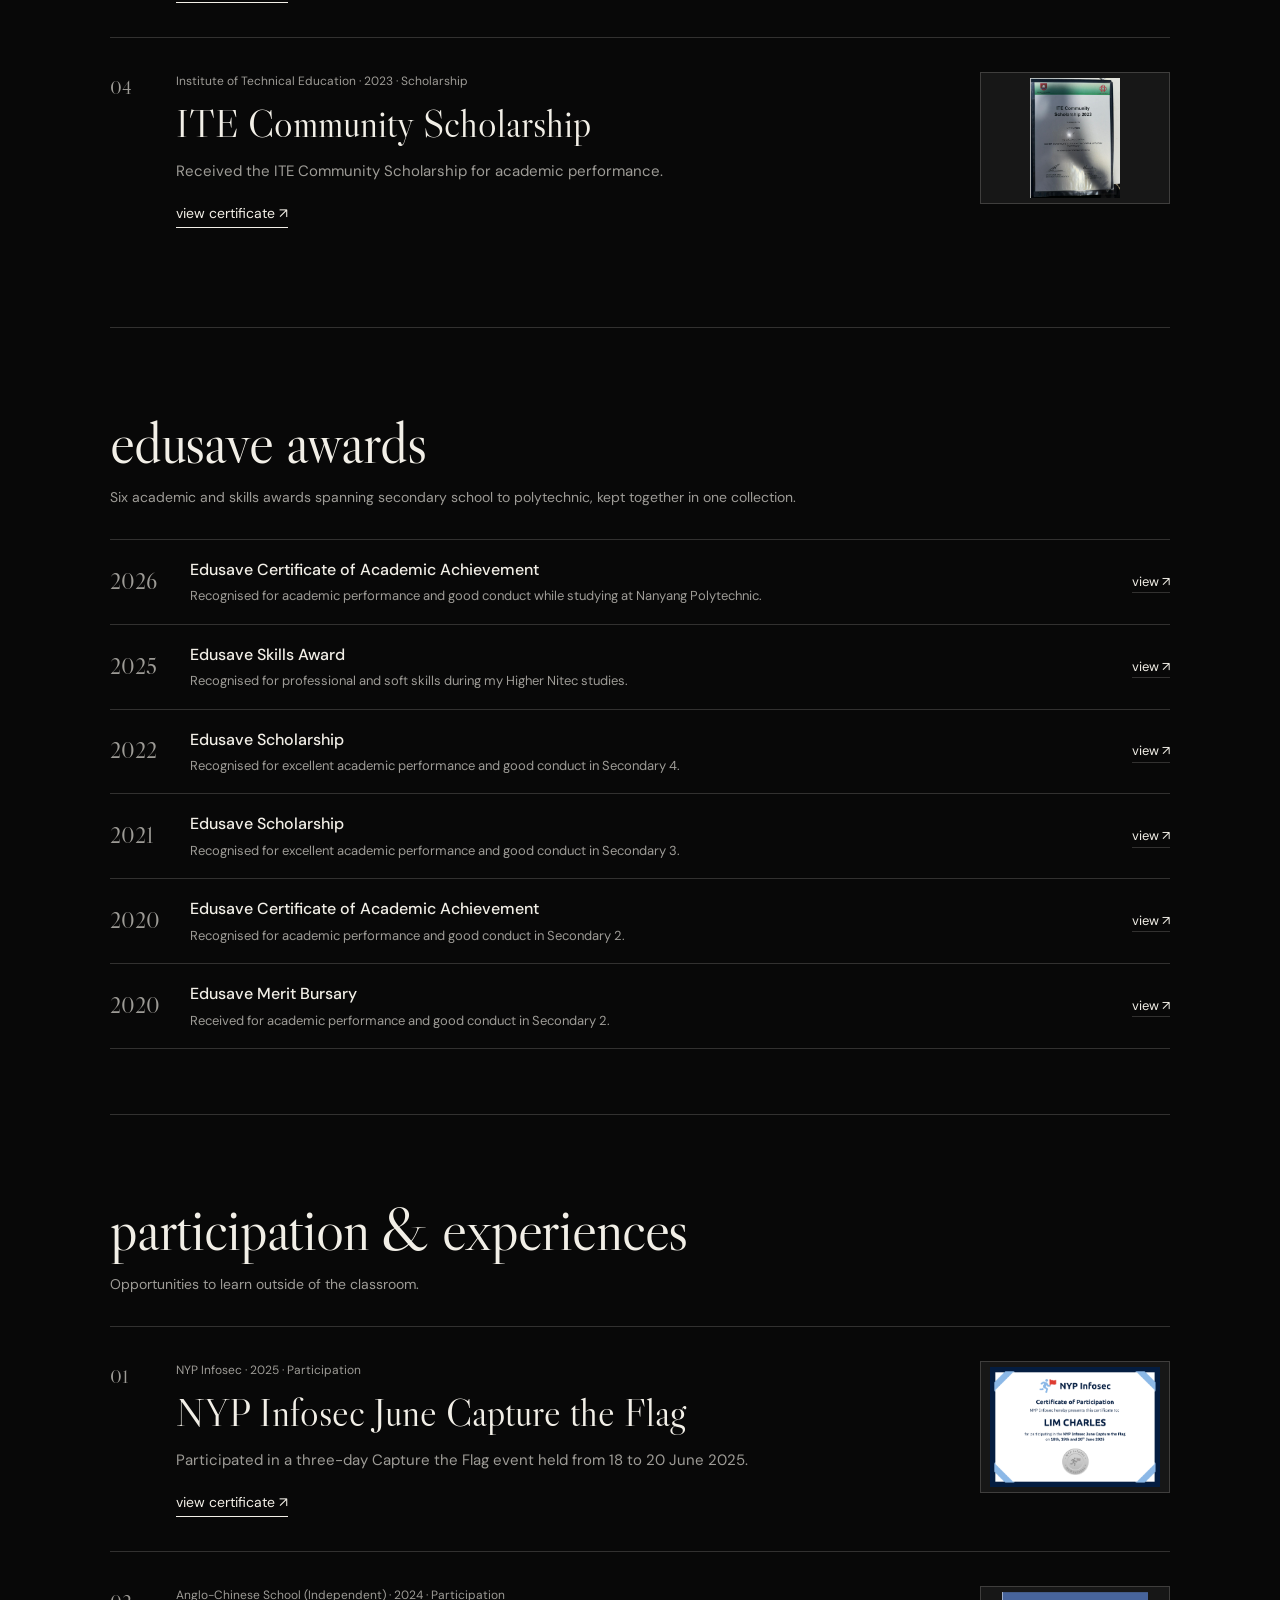
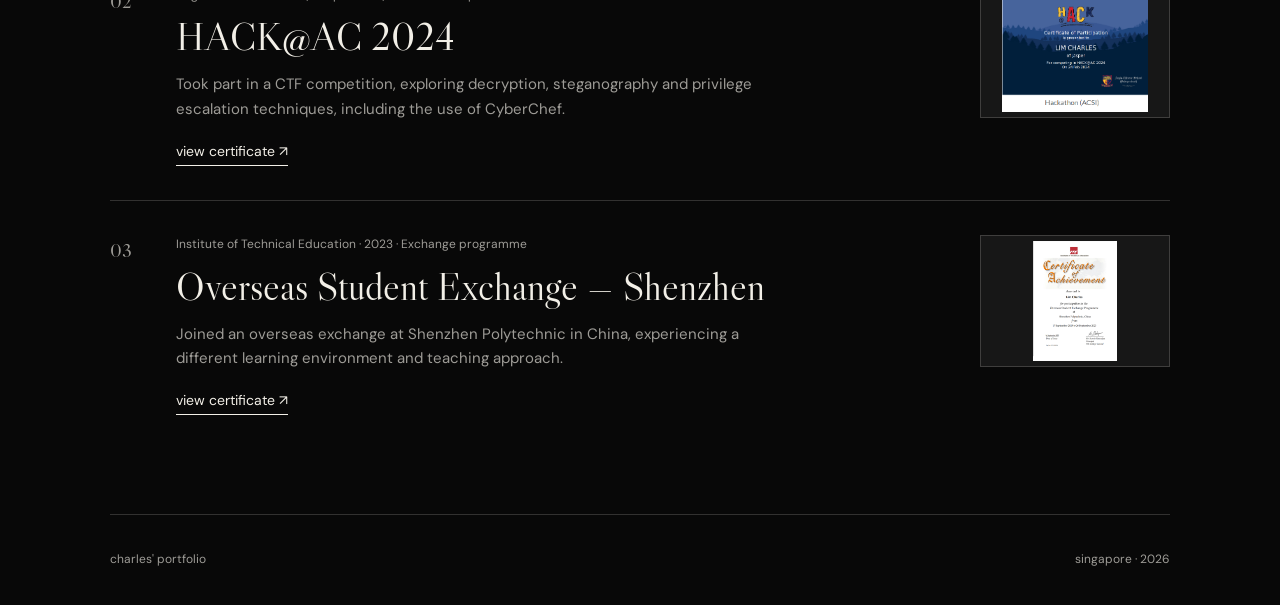
==== commit 0469f2cf: "Fix mobile certificate layout and page transitions" ====
--- a/certificates.html
+++ b/certificates.html
@@ -1,523 +1,507 @@
 <!DOCTYPE html>
+
 <html lang="en">
- <head>
-  <meta charset="utf-8"/>
-  <meta content="width=device-width, initial-scale=1.0" name="viewport"/>
-  <title>
-   certificates &middot; charles' portfolio
-  </title>
-  <link href="favicon.svg" rel="icon" type="image/svg+xml"/>
-  <link href="https://fonts.googleapis.com" rel="preconnect"/>
-  <link crossorigin="" href="https://fonts.gstatic.com" rel="preconnect"/>
-  <link href="https://fonts.googleapis.com/css2?family=DM+Sans:wght@400;500&amp;family=Libre+Caslon+Display&amp;display=swap" rel="stylesheet"/>
-  <link href="style.css" rel="stylesheet"/>
-  <script defer="" src="script.js">
-  </script>
-  <meta content="Certificates, cybersecurity certifications, academic awards and learning experiences &mdash; Charles Lim." name="description"/>
- </head>
- <body>
-  <div aria-hidden="true" class="background-curves">
-   <span class="curve curve-one">
-   </span>
-   <span class="curve curve-two">
-   </span>
-  </div>
-  <header class="site-header">
-   <nav aria-label="Main navigation" class="nav-shell">
-    <a aria-label="Portfolio home" class="brand" href="index.html#top">
-     <img alt="" src="assets/images/charles-mark.svg"/>
-    </a>
-    <button aria-controls="site-menu" aria-expanded="false" class="menu-toggle" type="button">
-     <span>
-     </span>
-     <span>
-     </span>
-     <span>
-     </span>
-     <span class="sr-only">
+<head>
+<meta charset="utf-8"/>
+<meta content="width=device-width, initial-scale=1.0" name="viewport"/>
+<title>charles' portfolio</title>
+<link href="favicon.svg" rel="icon" type="image/svg+xml"/>
+<link href="https://fonts.googleapis.com" rel="preconnect"/>
+<link crossorigin="" href="https://fonts.gstatic.com" rel="preconnect"/>
+<link href="https://fonts.googleapis.com/css2?family=DM+Sans:wght@400;500&amp;family=Libre+Caslon+Display&amp;display=swap" rel="stylesheet"/>
+<link href="style.css" rel="stylesheet"/>
+<script defer="" src="script.js">
+</script>
+<meta content="Certificates, cybersecurity certifications, academic awards and learning experiences — Charles Lim." name="description"/>
+</head>
+<body>
+<div aria-hidden="true" class="background-curves">
+<span class="curve curve-one">
+</span>
+<span class="curve curve-two">
+</span>
+</div>
+<header class="site-header">
+<nav aria-label="Main navigation" class="nav-shell">
+<a aria-label="Portfolio home" class="brand" href="index.html#top">
+<img alt="" src="assets/images/charles-mark.svg"/>
+</a>
+<button aria-controls="site-menu" aria-expanded="false" class="menu-toggle" type="button">
+<span>
+</span>
+<span>
+</span>
+<span>
+</span>
+<span class="sr-only">
       Toggle navigation
      </span>
-    </button>
-    <ul class="nav-links" id="site-menu">
-     <li>
-      <a href="index.html#about">
+</button>
+<ul class="nav-links" id="site-menu">
+<li>
+<a href="index.html#about">
        about
       </a>
-     </li>
-     <li>
-      <a href="index.html#experience">
+</li>
+<li>
+<a href="index.html#experience">
        work
       </a>
-     </li>
-     <li>
-      <a href="index.html#projects">
+</li>
+<li>
+<a href="index.html#projects">
        projects
       </a>
-     </li>
-     <li>
-      <a aria-current="page" href="certificates.html">
+</li>
+<li>
+<a aria-current="page" href="certificates.html">
        certificates
       </a>
-     </li>
-     <li>
-      <a href="testimonials.html">
+</li>
+<li>
+<a href="testimonials.html">
        testimonials
       </a>
-     </li>
-    </ul>
-   </nav>
-  </header>
-  <main class="page-main">
-   <section class="page-intro section-shell">
-    <p class="hello">
+</li>
+</ul>
+</nav>
+</header>
+<main class="page-main">
+<section class="page-intro section-shell reveal">
+<p class="hello">
      a few things i've picked up along the way.
     </p>
-    <h1>
+<h1>
      certificates.
     </h1>
-    <p>
+<p>
      A collection of qualifications, academic awards, and learning experiences I've picked up along the way.
     </p>
-    <div class="category-menu">
-     <a href="#professional">
-      professional &amp; technical &searrow;
-     </a>
-     <a href="#awards">
-      academic awards &searrow;
-     </a>
-     <a href="#edusave">
-      edusave &searrow;
-     </a>
-     <a href="#participation">
-      participation &searrow;
-     </a>
-    </div>
-   </section>
-   <section class="section-shell cert-category" id="professional">
-    <h2>
+</section>
+<section class="section-shell cert-category" id="professional">
+<h2 class="reveal">
      professional &amp; technical
     </h2>
-    <p class="category-note">
+<p class="category-note reveal">
      Industry certifications, technical courses and practical qualifications.
     </p>
-    <article class="cert-item">
-     <span class="cert-num">
+<article class="cert-item reveal">
+<span class="cert-num">
       01
      </span>
-     <div>
-      <p class="cert-kicker">
-       CompTIA &middot; 2026 &middot; Industry certification
-      </p>
-      <h3>
+<div>
+<p class="cert-kicker">
+       CompTIA · 2026 · Industry certification
+      </p>
+<h3>
        CompTIA Security+ (SY0-701)
       </h3>
-      <p class="desc">
+<p class="desc">
        Earned the CompTIA Security+ certification through the SY0-701 examination. Issued 14 October 2026; valid through 14 October 2029.
       </p>
-      <a class="simple-link" href="assets/certificates/comptia-security-plus-sy0-701-2026.pdf" rel="noopener noreferrer" target="_blank">
-       view certificate &nearrow;
-      </a>
-     </div>
-     <a aria-label="View CompTIA Security+" href="assets/certificates/comptia-security-plus-sy0-701-2026.pdf" rel="noopener noreferrer" target="_blank">
-      <img alt="CompTIA Security+ certificate preview" class="cert-thumb" loading="lazy" src="assets/certificates/comptia-security-plus-sy0-701-2026-preview.png"/>
-     </a>
-    </article>
-    <article class="cert-item">
-     <span class="cert-num">
+<a class="simple-link" href="assets/certificates/comptia-security-plus-sy0-701-2026.pdf" rel="noopener noreferrer" target="_blank">
+       view certificate ↗
+      </a>
+</div>
+<a aria-label="View CompTIA Security+" class="cert-preview-link" href="assets/certificates/comptia-security-plus-sy0-701-2026.pdf" rel="noopener noreferrer" target="_blank">
+<img alt="CompTIA Security+ certificate preview" class="cert-thumb" loading="eager" src="assets/certificates/comptia-security-plus-sy0-701-2026-preview.png"/>
+</a>
+</article>
+<article class="cert-item reveal">
+<span class="cert-num">
       02
      </span>
-     <div>
-      <p class="cert-kicker">
-       ISC2 &middot; 2025 &middot; Industry Certification
-      </p>
-      <h3>
+<div>
+<p class="cert-kicker">
+       ISC2 · 2025 · Industry Certification
+      </p>
+<h3>
        ISC2 Certified in Cybersecurity (CC)
       </h3>
-      <p class="desc">
+<p class="desc">
        An entry-level cybersecurity certification demonstrating foundational knowledge of security principles, controls and security operations.
       </p>
-      <a class="simple-link" href="assets/certificates/isc2-certified-in-cybersecurity-2025.png" rel="noopener noreferrer" target="_blank">
-       view certificate &nearrow;
-      </a>
-     </div>
-     <a aria-label="View certificate for ISC2 Certified in Cybersecurity (CC)" href="assets/certificates/isc2-certified-in-cybersecurity-2025.png" rel="noopener" target="_blank">
-      <img alt="ISC2 Certified in Cybersecurity (CC) certificate preview" class="cert-thumb" loading="lazy" src="assets/certificates/isc2-certified-in-cybersecurity-2025.png"/>
-     </a>
-    </article>
-    <article class="cert-item">
-     <span class="cert-num">
+<a class="simple-link" href="assets/certificates/isc2-certified-in-cybersecurity-2025.png" rel="noopener noreferrer" target="_blank">
+       view certificate ↗
+      </a>
+</div>
+<a aria-label="View certificate for ISC2 Certified in Cybersecurity (CC)" class="cert-preview-link" href="assets/certificates/isc2-certified-in-cybersecurity-2025.png" rel="noopener" target="_blank">
+<img alt="ISC2 Certified in Cybersecurity (CC) certificate preview" class="cert-thumb" loading="lazy" src="assets/certificates/isc2-certified-in-cybersecurity-2025.png"/>
+</a>
+</article>
+<article class="cert-item reveal">
+<span class="cert-num">
       03
      </span>
-     <div>
-      <p class="cert-kicker">
-       Fortinet Training Institute &middot; 2026 &middot; Course completion
-      </p>
-      <h3>
-       FortiGate 7.6 Operator &mdash; Self-Paced
-      </h3>
-      <p class="desc">
+<div>
+<p class="cert-kicker">
+       Fortinet Training Institute · 2026 · Course completion
+      </p>
+<h3>
+       FortiGate 7.6 Operator — Self-Paced
+      </h3>
+<p class="desc">
        Completed the self-paced FortiGate 7.6 Operator training course, focusing on working with FortiGate network security technology.
       </p>
-      <a class="simple-link" href="assets/certificates/fortinet-fortigate-7-6-operator-2026.png" rel="noopener noreferrer" target="_blank">
-       view certificate &nearrow;
-      </a>
-     </div>
-     <a aria-label="View certificate for FortiGate 7.6 Operator &mdash; Self-Paced" href="assets/certificates/fortinet-fortigate-7-6-operator-2026.png" rel="noopener" target="_blank">
-      <img alt="FortiGate 7.6 Operator &mdash; Self-Paced certificate preview" class="cert-thumb" loading="lazy" src="assets/certificates/fortinet-fortigate-7-6-operator-2026.png"/>
-     </a>
-    </article>
-    <article class="cert-item">
-     <span class="cert-num">
+<a class="simple-link" href="assets/certificates/fortinet-fortigate-7-6-operator-2026.png" rel="noopener noreferrer" target="_blank">
+       view certificate ↗
+      </a>
+</div>
+<a aria-label="View certificate for FortiGate 7.6 Operator — Self-Paced" class="cert-preview-link" href="assets/certificates/fortinet-fortigate-7-6-operator-2026.png" rel="noopener" target="_blank">
+<img alt="FortiGate 7.6 Operator — Self-Paced certificate preview" class="cert-thumb" loading="lazy" src="assets/certificates/fortinet-fortigate-7-6-operator-2026.png"/>
+</a>
+</article>
+<article class="cert-item reveal">
+<span class="cert-num">
       04
      </span>
-     <div>
-      <p class="cert-kicker">
-       Anthropic &middot; 2026 &middot; Course completion
-      </p>
-      <h3>
+<div>
+<p class="cert-kicker">
+       Anthropic · 2026 · Course completion
+      </p>
+<h3>
        AI Fluency: Framework &amp; Foundations
       </h3>
-      <p class="desc">
-       Completed Anthropic&rsquo;s AI Fluency: Framework &amp; Foundations programme, an introduction to AI fluency concepts and foundations.
-      </p>
-      <a class="simple-link" href="assets/certificates/anthropic-ai-fluency-framework-foundations.pdf" rel="noopener noreferrer" target="_blank">
-       view certificate &nearrow;
-      </a>
-     </div>
-     <a aria-label="View AI Fluency: Framework and Foundations" href="assets/certificates/anthropic-ai-fluency-framework-foundations.pdf" rel="noopener noreferrer" target="_blank">
-      <img alt="AI Fluency: Framework and Foundations certificate preview" class="cert-thumb" loading="lazy" src="assets/certificates/anthropic-ai-fluency-framework-foundations-preview.png"/>
-     </a>
-    </article>
-    <article class="cert-item">
-     <span class="cert-num">
+<p class="desc">
+       Completed Anthropic’s AI Fluency: Framework &amp; Foundations programme, an introduction to AI fluency concepts and foundations.
+      </p>
+<a class="simple-link" href="assets/certificates/anthropic-ai-fluency-framework-foundations.pdf" rel="noopener noreferrer" target="_blank">
+       view certificate ↗
+      </a>
+</div>
+<a aria-label="View AI Fluency: Framework and Foundations" class="cert-preview-link" href="assets/certificates/anthropic-ai-fluency-framework-foundations.pdf" rel="noopener noreferrer" target="_blank">
+<img alt="AI Fluency: Framework and Foundations certificate preview" class="cert-thumb" loading="lazy" src="assets/certificates/anthropic-ai-fluency-framework-foundations-preview.png"/>
+</a>
+</article>
+<article class="cert-item reveal">
+<span class="cert-num">
       05
      </span>
-     <div>
-      <p class="cert-kicker">
-       Lenovo by ITE &middot; 2024 &middot; Technical certificate
-      </p>
-      <h3>
+<div>
+<p class="cert-kicker">
+       Lenovo · 2024 · Technical certificate
+      </p>
+<h3>
        Cloud Computing Device Operation &amp; Maintenance
       </h3>
-      <p class="desc">
+<p class="desc">
        Passed the Lenovo Cloud Computing Equipment Operation and Maintenance Engineer examination during my time at ITE.
       </p>
-      <a class="simple-link" href="assets/certificates/lenovo-cloud-device-operations-maintenance.png" rel="noopener noreferrer" target="_blank">
-       view certificate &nearrow;
-      </a>
-     </div>
-     <a aria-label="View certificate for Cloud Computing Device Operation &amp; Maintenance" href="assets/certificates/lenovo-cloud-device-operations-maintenance.png" rel="noopener" target="_blank">
-      <img alt="Cloud Computing Device Operation &amp; Maintenance certificate preview" class="cert-thumb" loading="lazy" src="assets/certificates/lenovo-cloud-device-operations-maintenance.png"/>
-     </a>
-    </article>
-    <article class="cert-item">
-     <span class="cert-num">
+<a class="simple-link" href="assets/certificates/lenovo-cloud-device-operations-maintenance.png" rel="noopener noreferrer" target="_blank">
+       view certificate ↗
+      </a>
+</div>
+<a aria-label="View certificate for Cloud Computing Device Operation &amp; Maintenance" class="cert-preview-link" href="assets/certificates/lenovo-cloud-device-operations-maintenance.png" rel="noopener" target="_blank">
+<img alt="Cloud Computing Device Operation &amp; Maintenance certificate preview" class="cert-thumb" loading="lazy" src="assets/certificates/lenovo-cloud-device-operations-maintenance.png"/>
+</a>
+</article>
+<article class="cert-item reveal">
+<span class="cert-num">
       06
      </span>
-     <div>
-      <p class="cert-kicker">
-       Institute of Technical Education &middot; 2024 &middot; Course completion
-      </p>
-      <h3>
+<div>
+<p class="cert-kicker">
+       Institute of Technical Education · 2024 · Course completion
+      </p>
+<h3>
        Prompt Engineering Baseline
       </h3>
-      <p class="desc">
+<p class="desc">
        Completed an introductory module on writing effective prompts and working with AI tools.
       </p>
-      <a class="simple-link" href="assets/certificates/ite-prompt-engineering-baseline-2024.png" rel="noopener noreferrer" target="_blank">
-       view certificate &nearrow;
-      </a>
-     </div>
-     <a aria-label="View certificate for Prompt Engineering Baseline" href="assets/certificates/ite-prompt-engineering-baseline-2024.png" rel="noopener" target="_blank">
-      <img alt="Prompt Engineering Baseline certificate preview" class="cert-thumb" loading="lazy" src="assets/certificates/ite-prompt-engineering-baseline-2024.png"/>
-     </a>
-    </article>
-   </section>
-   <section class="section-shell cert-category" id="awards">
-    <h2>
+<a class="simple-link" href="assets/certificates/ite-prompt-engineering-baseline-2024.png" rel="noopener noreferrer" target="_blank">
+       view certificate ↗
+      </a>
+</div>
+<a aria-label="View certificate for Prompt Engineering Baseline" class="cert-preview-link" href="assets/certificates/ite-prompt-engineering-baseline-2024.png" rel="noopener" target="_blank">
+<img alt="Prompt Engineering Baseline certificate preview" class="cert-thumb" loading="lazy" src="assets/certificates/ite-prompt-engineering-baseline-2024.png"/>
+</a>
+</article>
+</section>
+<section class="section-shell cert-category" id="awards">
+<h2 class="reveal">
      academic awards &amp; scholarships
     </h2>
-    <p class="category-note">
+<p class="category-note reveal">
      Recognition from school and industry for academic work and achievement.
     </p>
-    <article class="cert-item">
-     <span class="cert-num">
+<article class="cert-item reveal">
+<span class="cert-num">
       01
      </span>
-     <div>
-      <p class="cert-kicker">
-       Nanyang Polytechnic &middot; 2025/2026 &middot; Scholarship
-      </p>
-      <h3>
+<div>
+<p class="cert-kicker">
+       Nanyang Polytechnic · 2025/2026 · Scholarship
+      </p>
+<h3>
        NYP Scholarship (ITE Pathway)
       </h3>
-      <p class="desc">
+<p class="desc">
        Awarded the ITE Pathway Scholarship while pursuing the Diploma in Cybersecurity &amp; Digital Forensics.
       </p>
-      <a class="simple-link" href="assets/certificates/nyp-scholarship-ite-pathway-2025-2026.pdf" rel="noopener noreferrer" target="_blank">
-       view certificate &nearrow;
-      </a>
-     </div>
-     <a aria-label="View NYP ITE Pathway scholarship certificate preview" href="assets/certificates/nyp-scholarship-ite-pathway-2025-2026.pdf" rel="noopener noreferrer" target="_blank">
-      <img alt="NYP ITE Pathway scholarship certificate preview" class="cert-thumb" loading="lazy" src="assets/certificates/nyp-scholarship-ite-pathway-2025-2026-preview.png"/>
-     </a>
-    </article>
-    <article class="cert-item">
-     <span class="cert-num">
+<a class="simple-link" href="assets/certificates/nyp-scholarship-ite-pathway-2025-2026.pdf" rel="noopener noreferrer" target="_blank">
+       view certificate ↗
+      </a>
+</div>
+<a aria-label="View NYP ITE Pathway scholarship certificate preview" class="cert-preview-link" href="assets/certificates/nyp-scholarship-ite-pathway-2025-2026.pdf" rel="noopener noreferrer" target="_blank">
+<img alt="NYP ITE Pathway scholarship certificate preview" class="cert-thumb" loading="lazy" src="assets/certificates/nyp-scholarship-ite-pathway-2025-2026-preview.png"/>
+</a>
+</article>
+<article class="cert-item reveal">
+<span class="cert-num">
       02
      </span>
-     <div>
-      <p class="cert-kicker">
-       ST Engineering &middot; 2025 &middot; Award
-      </p>
-      <h3>
+<div>
+<p class="cert-kicker">
+       ST Engineering · 2025 · Award
+      </p>
+<h3>
        ST Engineering Book Prize
       </h3>
-      <p class="desc">
+<p class="desc">
        Recognised for outstanding performance in the Higher Nitec in Cyber &amp; Network Security course.
       </p>
-      <a class="simple-link" href="assets/certificates/st-engineering-book-prize.jpg" rel="noopener noreferrer" target="_blank">
-       view certificate &nearrow;
-      </a>
-     </div>
-     <a aria-label="View certificate for ST Engineering Book Prize" href="assets/certificates/st-engineering-book-prize.jpg" rel="noopener" target="_blank">
-      <img alt="ST Engineering Book Prize certificate preview" class="cert-thumb" loading="lazy" src="assets/certificates/st-engineering-book-prize.jpg"/>
-     </a>
-    </article>
-    <article class="cert-item">
-     <span class="cert-num">
+<a class="simple-link" href="assets/certificates/st-engineering-book-prize.jpg" rel="noopener noreferrer" target="_blank">
+       view certificate ↗
+      </a>
+</div>
+<a aria-label="View certificate for ST Engineering Book Prize" class="cert-preview-link" href="assets/certificates/st-engineering-book-prize.jpg" rel="noopener" target="_blank">
+<img alt="ST Engineering Book Prize certificate preview" class="cert-thumb" loading="lazy" src="assets/certificates/st-engineering-book-prize.jpg"/>
+</a>
+</article>
+<article class="cert-item reveal">
+<span class="cert-num">
       03
      </span>
-     <div>
-      <p class="cert-kicker">
-       Institute of Technical Education &middot; 2023&ndash;2024 &middot; Academic distinction
-      </p>
-      <h3>
-       ITE Director&rsquo;s List
-      </h3>
-      <p class="desc">
+<div>
+<p class="cert-kicker">
+       Institute of Technical Education · 2023–2024 · Academic distinction
+      </p>
+<h3>
+       ITE Director’s List
+      </h3>
+<p class="desc">
        Recognised for meritorious academic performance in the Higher Nitec programme, from October 2023 to March 2024.
       </p>
-      <a class="simple-link" href="assets/certificates/ite-directors-list-2023-2024.png" rel="noopener noreferrer" target="_blank">
-       view certificate &nearrow;
-      </a>
-     </div>
-     <a aria-label="View certificate for ITE Director&rsquo;s List" href="assets/certificates/ite-directors-list-2023-2024.png" rel="noopener" target="_blank">
-      <img alt="ITE Director&rsquo;s List certificate preview" class="cert-thumb" loading="lazy" src="assets/certificates/ite-directors-list-2023-2024.png"/>
-     </a>
-    </article>
-    <article class="cert-item">
-     <span class="cert-num">
+<a class="simple-link" href="assets/certificates/ite-directors-list-2023-2024.png" rel="noopener noreferrer" target="_blank">
+       view certificate ↗
+      </a>
+</div>
+<a aria-label="View certificate for ITE Director’s List" class="cert-preview-link" href="assets/certificates/ite-directors-list-2023-2024.png" rel="noopener" target="_blank">
+<img alt="ITE Director’s List certificate preview" class="cert-thumb" loading="lazy" src="assets/certificates/ite-directors-list-2023-2024.png"/>
+</a>
+</article>
+<article class="cert-item reveal">
+<span class="cert-num">
       04
      </span>
-     <div>
-      <p class="cert-kicker">
-       Institute of Technical Education &middot; 2023 &middot; Scholarship
-      </p>
-      <h3>
+<div>
+<p class="cert-kicker">
+       Institute of Technical Education · 2023 · Scholarship
+      </p>
+<h3>
        ITE Community Scholarship
       </h3>
-      <p class="desc">
+<p class="desc">
        Received the ITE Community Scholarship for academic performance.
       </p>
-      <a class="simple-link" href="assets/certificates/ite-community-scholarship-2023.png" rel="noopener noreferrer" target="_blank">
-       view certificate &nearrow;
-      </a>
-     </div>
-     <a aria-label="View certificate for ITE Community Scholarship" href="assets/certificates/ite-community-scholarship-2023.png" rel="noopener" target="_blank">
-      <img alt="ITE Community Scholarship certificate preview" class="cert-thumb" loading="lazy" src="assets/certificates/ite-community-scholarship-2023.png"/>
-     </a>
-    </article>
-   </section>
-   <section class="section-shell cert-category" id="edusave">
-    <h2>
+<a class="simple-link" href="assets/certificates/ite-community-scholarship-2023.png" rel="noopener noreferrer" target="_blank">
+       view certificate ↗
+      </a>
+</div>
+<a aria-label="View certificate for ITE Community Scholarship" class="cert-preview-link" href="assets/certificates/ite-community-scholarship-2023.png" rel="noopener" target="_blank">
+<img alt="ITE Community Scholarship certificate preview" class="cert-thumb" loading="lazy" src="assets/certificates/ite-community-scholarship-2023.png"/>
+</a>
+</article>
+</section>
+<section class="section-shell cert-category" id="edusave">
+<h2 class="reveal">
      edusave awards
     </h2>
-    <p class="category-note">
+<p class="category-note reveal">
      Six academic and skills awards spanning secondary school to polytechnic, kept together in one collection.
     </p>
-    <div class="edusave-group">
-     <article class="edusave-item">
-      <span class="date">
+<div class="edusave-group">
+<article class="edusave-item reveal">
+<span class="date">
        2026
       </span>
-      <div>
-       <h3>
+<div>
+<h3>
         Edusave Certificate of Academic Achievement
        </h3>
-       <p>
+<p>
         Recognised for academic performance and good conduct while studying at Nanyang Polytechnic.
        </p>
-      </div>
-      <a href="assets/certificates/edusave-academic-achievement-2026.jpg" rel="noopener noreferrer" target="_blank">
-       view &nearrow;
-      </a>
-     </article>
-     <article class="edusave-item">
-      <span class="date">
+</div>
+<a href="assets/certificates/edusave-academic-achievement-2026.jpg" rel="noopener noreferrer" target="_blank">
+       view ↗
+      </a>
+</article>
+<article class="edusave-item reveal">
+<span class="date">
        2025
       </span>
-      <div>
-       <h3>
+<div>
+<h3>
         Edusave Skills Award
        </h3>
-       <p>
+<p>
         Recognised for professional and soft skills during my Higher Nitec studies.
        </p>
-      </div>
-      <a href="assets/certificates/edusave-skills-award-2025.jpg" rel="noopener noreferrer" target="_blank">
-       view &nearrow;
-      </a>
-     </article>
-     <article class="edusave-item">
-      <span class="date">
+</div>
+<a href="assets/certificates/edusave-skills-award-2025.jpg" rel="noopener noreferrer" target="_blank">
+       view ↗
+      </a>
+</article>
+<article class="edusave-item reveal">
+<span class="date">
        2022
       </span>
-      <div>
-       <h3>
+<div>
+<h3>
         Edusave Scholarship
        </h3>
-       <p>
+<p>
         Recognised for excellent academic performance and good conduct in Secondary 4.
        </p>
-      </div>
-      <a href="assets/certificates/edusave-scholarship-2022.png" rel="noopener noreferrer" target="_blank">
-       view &nearrow;
-      </a>
-     </article>
-     <article class="edusave-item">
-      <span class="date">
+</div>
+<a href="assets/certificates/edusave-scholarship-2022.png" rel="noopener noreferrer" target="_blank">
+       view ↗
+      </a>
+</article>
+<article class="edusave-item reveal">
+<span class="date">
        2021
       </span>
-      <div>
-       <h3>
+<div>
+<h3>
         Edusave Scholarship
        </h3>
-       <p>
+<p>
         Recognised for excellent academic performance and good conduct in Secondary 3.
        </p>
-      </div>
-      <a href="assets/certificates/edusave-scholarship-2021.png" rel="noopener noreferrer" target="_blank">
-       view &nearrow;
-      </a>
-     </article>
-     <article class="edusave-item">
-      <span class="date">
+</div>
+<a href="assets/certificates/edusave-scholarship-2021.png" rel="noopener noreferrer" target="_blank">
+       view ↗
+      </a>
+</article>
+<article class="edusave-item reveal">
+<span class="date">
        2020
       </span>
-      <div>
-       <h3>
+<div>
+<h3>
         Edusave Certificate of Academic Achievement
        </h3>
-       <p>
+<p>
         Recognised for academic performance and good conduct in Secondary 2.
        </p>
-      </div>
-      <a href="assets/certificates/edusave-academic-achievement-2020.png" rel="noopener noreferrer" target="_blank">
-       view &nearrow;
-      </a>
-     </article>
-     <article class="edusave-item">
-      <span class="date">
+</div>
+<a href="assets/certificates/edusave-academic-achievement-2020.png" rel="noopener noreferrer" target="_blank">
+       view ↗
+      </a>
+</article>
+<article class="edusave-item reveal">
+<span class="date">
        2020
       </span>
-      <div>
-       <h3>
+<div>
+<h3>
         Edusave Merit Bursary
        </h3>
-       <p>
+<p>
         Received for academic performance and good conduct in Secondary 2.
        </p>
-      </div>
-      <a href="assets/certificates/edusave-merit-bursary-2020.png" rel="noopener noreferrer" target="_blank">
-       view &nearrow;
-      </a>
-     </article>
-    </div>
-   </section>
-   <section class="section-shell cert-category" id="participation">
-    <h2>
+</div>
+<a href="assets/certificates/edusave-merit-bursary-2020.png" rel="noopener noreferrer" target="_blank">
+       view ↗
+      </a>
+</article>
+</div>
+</section>
+<section class="section-shell cert-category" id="participation">
+<h2 class="reveal">
      participation &amp; experiences
     </h2>
-    <p class="category-note">
+<p class="category-note reveal">
      Opportunities to learn outside of the classroom.
     </p>
-    <article class="cert-item">
-     <span class="cert-num">
+<article class="cert-item reveal">
+<span class="cert-num">
       01
      </span>
-     <div>
-      <p class="cert-kicker">
-       NYP Infosec &middot; 2025 &middot; Participation
-      </p>
-      <h3>
+<div>
+<p class="cert-kicker">
+       NYP Infosec · 2025 · Participation
+      </p>
+<h3>
        NYP Infosec June Capture the Flag
       </h3>
-      <p class="desc">
+<p class="desc">
        Participated in a three-day Capture the Flag event held from 18 to 20 June 2025.
       </p>
-      <a class="simple-link" href="assets/certificates/nyp-infosec-june-ctf-2025.pdf" rel="noopener noreferrer" target="_blank">
-       view certificate &nearrow;
-      </a>
-     </div>
-     <a aria-label="View NYP Infosec CTF participation certificate preview" href="assets/certificates/nyp-infosec-june-ctf-2025.pdf" rel="noopener noreferrer" target="_blank">
-      <img alt="NYP Infosec CTF participation certificate preview" class="cert-thumb" loading="lazy" src="assets/certificates/nyp-infosec-june-ctf-2025-preview.png"/>
-     </a>
-    </article>
-    <article class="cert-item">
-     <span class="cert-num">
+<a class="simple-link" href="assets/certificates/nyp-infosec-june-ctf-2025.pdf" rel="noopener noreferrer" target="_blank">
+       view certificate ↗
+      </a>
+</div>
+<a aria-label="View NYP Infosec CTF participation certificate preview" class="cert-preview-link" href="assets/certificates/nyp-infosec-june-ctf-2025.pdf" rel="noopener noreferrer" target="_blank">
+<img alt="NYP Infosec CTF participation certificate preview" class="cert-thumb" loading="lazy" src="assets/certificates/nyp-infosec-june-ctf-2025-preview.png"/>
+</a>
+</article>
+<article class="cert-item reveal">
+<span class="cert-num">
       02
      </span>
-     <div>
-      <p class="cert-kicker">
-       Anglo-Chinese School (Independent) &middot; 2024 &middot; Participation
-      </p>
-      <h3>
+<div>
+<p class="cert-kicker">
+       Anglo-Chinese School (Independent) · 2024 · Participation
+      </p>
+<h3>
        HACK@AC 2024
       </h3>
-      <p class="desc">
+<p class="desc">
        Took part in a CTF competition, exploring decryption, steganography and privilege escalation techniques, including the use of CyberChef.
       </p>
-      <a class="simple-link" href="assets/certificates/hack-at-ac-ctf-2024.png" rel="noopener noreferrer" target="_blank">
-       view certificate &nearrow;
-      </a>
-     </div>
-     <a aria-label="View certificate for HACK@AC 2024" href="assets/certificates/hack-at-ac-ctf-2024.png" rel="noopener" target="_blank">
-      <img alt="HACK@AC 2024 certificate preview" class="cert-thumb" loading="lazy" src="assets/certificates/hack-at-ac-ctf-2024.png"/>
-     </a>
-    </article>
-    <article class="cert-item">
-     <span class="cert-num">
+<a class="simple-link" href="assets/certificates/hack-at-ac-ctf-2024.png" rel="noopener noreferrer" target="_blank">
+       view certificate ↗
+      </a>
+</div>
+<a aria-label="View certificate for HACK@AC 2024" class="cert-preview-link" href="assets/certificates/hack-at-ac-ctf-2024.png" rel="noopener" target="_blank">
+<img alt="HACK@AC 2024 certificate preview" class="cert-thumb" loading="lazy" src="assets/certificates/hack-at-ac-ctf-2024.png"/>
+</a>
+</article>
+<article class="cert-item reveal">
+<span class="cert-num">
       03
      </span>
-     <div>
-      <p class="cert-kicker">
-       Institute of Technical Education &middot; 2023 &middot; Exchange programme
-      </p>
-      <h3>
-       Overseas Student Exchange &mdash; Shenzhen
-      </h3>
-      <p class="desc">
+<div>
+<p class="cert-kicker">
+       Institute of Technical Education · 2023 · Exchange programme
+      </p>
+<h3>
+       Overseas Student Exchange — Shenzhen
+      </h3>
+<p class="desc">
        Joined an overseas exchange at Shenzhen Polytechnic in China, experiencing a different learning environment and teaching approach.
       </p>
-      <a class="simple-link" href="assets/certificates/ite-shenzhen-student-exchange-2023.png" rel="noopener noreferrer" target="_blank">
-       view certificate &nearrow;
-      </a>
-     </div>
-     <a aria-label="View certificate for Overseas Student Exchange &mdash; Shenzhen" href="assets/certificates/ite-shenzhen-student-exchange-2023.png" rel="noopener" target="_blank">
-      <img alt="Overseas Student Exchange &mdash; Shenzhen certificate preview" class="cert-thumb" loading="lazy" src="assets/certificates/ite-shenzhen-student-exchange-2023.png"/>
-     </a>
-    </article>
-   </section>
-  </main>
-  <footer class="site-footer section-shell">
-   <span>
+<a class="simple-link" href="assets/certificates/ite-shenzhen-student-exchange-2023.png" rel="noopener noreferrer" target="_blank">
+       view certificate ↗
+      </a>
+</div>
+<a aria-label="View certificate for Overseas Student Exchange — Shenzhen" class="cert-preview-link" href="assets/certificates/ite-shenzhen-student-exchange-2023.png" rel="noopener" target="_blank">
+<img alt="Overseas Student Exchange — Shenzhen certificate preview" class="cert-thumb" loading="lazy" src="assets/certificates/ite-shenzhen-student-exchange-2023.png"/>
+</a>
+</article>
+</section>
+</main>
+<footer class="site-footer section-shell">
+<span>
     charles' portfolio
    </span>
-   <span>
-    singapore &middot; 2026
+<span>
+    singapore · 2026
    </span>
-  </footer>
- </body>
+</footer>
+</body>
 </html>
-
--- a/style.css
+++ b/style.css
@@ -164,7 +164,7 @@
    CERTIFICATES PAGE
 -------------------------------- */
 
-/* DRAFT certificates layout — additions to the current V4 stylesheet */
+/* Certificates: consistent editorial presentation across devices */
 .page-intro {padding-block:105px 65px}
 .page-intro h1 {font-size:clamp(68px,9vw,114px)}
 .category-menu {display:flex;flex-wrap:wrap;gap:14px 30px;padding:25px 0 27px;border-bottom:1px solid var(--line)}
@@ -178,8 +178,8 @@
 .cert-kicker {font-size:12px;color:var(--muted);margin-bottom:10px}
 .cert-item h3 {font:400 clamp(27px,3.6vw,39px)/1.1 var(--serif);max-width:665px}
 .cert-item p.desc {color:var(--muted);margin:14px 0 16px;max-width:610px;font-size:15px}
-.cert-thumb {height:132px; width:190px;border:1px solid var(--line);display:block;object-fit:contain;background:#171717;padding:5px;filter:grayscale(1);opacity:.78;transition:filter .2s,opacity .2s}
-.cert-thumb:hover{filter:grayscale(.1);opacity:1}
+.cert-thumb {height:132px; width:190px;border:1px solid var(--line);display:block;object-fit:contain;background:#171717;padding:5px;filter:none;opacity:1;transition:none}
+.cert-thumb:hover{filter:none;opacity:1}
 .cert-item .simple-link {display:inline-block}
 .edusave-group{border-top:1px solid var(--line);margin-top:24px}
 .edusave-item {display:grid;grid-template-columns:64px minmax(0,1fr) auto;gap:16px;align-items:center;padding:17px 0;border-bottom:1px solid var(--line)}
@@ -188,11 +188,110 @@
 .edusave-item p {font-size:13px;color:var(--muted);margin-top:2px}
 .edusave-item a {font-size:13px;text-decoration:none;border-bottom:1px solid var(--line)}
 .edusave-item a:hover {border-color:var(--white)}
-@media(max-width:780px){.cert-item{grid-template-columns:26px minmax(0,1fr);gap:12px}.cert-thumb{grid-column:2;width:min(100%,260px);height:145px}.edusave-item{grid-template-columns:48px 1fr}.edusave-item a{grid-column:2;width:max-content}.page-intro{padding-block:70px 50px}}
-
-/* Certificate PDF previews remain grayscale to match the site palette. */
+@media (max-width: 780px) {
+  .cert-item {
+    grid-template-columns: 26px minmax(0, 1fr);
+    gap: 14px 12px;
+  }
+  /* The image's LINK is the grid child, not the img element. */
+  .cert-item > .cert-preview-link {
+    grid-column: 2;
+    grid-row: auto;
+    display: block;
+    width: min(100%, 440px);
+    min-width: 0;
+    justify-self: start;
+  }
+  .cert-thumb {
+    display: block;
+    width: 100%;
+    height: clamp(195px, 60vw, 270px);
+    object-fit: contain;
+    padding: 10px;
+    background: #121212;
+  }
+  .edusave-item { grid-template-columns: 48px minmax(0, 1fr); }
+  .edusave-item a { grid-column: 2; width: max-content; max-width: 100%; }
+  .page-intro { padding-block: 70px 50px; }
+}
+@media (max-width: 480px) {
+  .page-intro h1 { font-size: clamp(52px, 14vw, 68px); }
+  .cert-item { padding-block: 30px 38px; }
+  .cert-item > .cert-preview-link { grid-column: 1 / -1; width: 100%; }
+  .cert-thumb { height: clamp(205px, 64vw, 285px); }
+}
+
+
+/* Certificate previews show the original colours and brightness at all times. */
 
 /* Keyboard focus styling and in-page navigation */
 .cert-category:target { scroll-margin-top: 85px; }
 .cert-item a:focus-visible, .category-menu a:focus-visible, .edusave-item a:focus-visible { outline:2px solid var(--white); outline-offset:4px; }
 @media(prefers-reduced-motion:reduce){.cert-thumb{transition:none}}
+
+
+/* --------------------------------
+   COMMUNITY / LUMINA
+   Editorial layout matching the other sections.
+-------------------------------- */
+.community-eyebrow { margin-bottom: 8px; }
+.community-feature {
+  display: grid;
+  grid-template-columns: 220px minmax(0, 1fr);
+  gap: 42px;
+  padding-top: 30px;
+  border-top: 1px solid var(--line);
+}
+.community-meta {
+  display: flex;
+  flex-direction: column;
+  gap: 5px;
+  color: var(--muted);
+  font-size: 12px;
+  text-transform: lowercase;
+}
+.community-story h3 {
+  margin-bottom: 20px;
+  font-family: var(--serif);
+  font-size: clamp(38px, 5vw, 59px);
+  font-weight: 400;
+  line-height: 1.04;
+  letter-spacing: -0.025em;
+}
+.community-story p {
+  max-width: 680px;
+  margin-bottom: 14px;
+  color: var(--muted);
+  font-size: 17px;
+}
+.community-story .simple-link {
+  display: inline-block;
+  margin-top: 14px;
+}
+@media (max-width: 780px) {
+  .community-feature { grid-template-columns: 1fr; gap: 18px; }
+  .community-meta { flex-direction: row; flex-wrap: wrap; gap: 8px 18px; }
+  .community-story p { font-size: 16px; }
+}
+
+/* Certificate thumbnail link occupies the intended grid track. */
+@media (min-width: 781px) {
+  .cert-item > .cert-preview-link {
+    grid-column: 3;
+    width: 190px;
+    min-width: 0;
+  }
+}
+
+/* Cross-document transitions: same gentle fade for every internal page. */
+@view-transition { navigation: auto; }
+@keyframes page-fade-out { from { opacity: 1; } to { opacity: 0; } }
+@keyframes page-fade-in { from { opacity: 0; } to { opacity: 1; } }
+::view-transition-old(root) { animation: 150ms ease-in both page-fade-out; }
+::view-transition-new(root) { animation: 230ms ease-out both page-fade-in; }
+
+/* Navigation has an opaque background on phones so text won't show through. */
+@media (max-width: 780px) { .site-header { background: var(--black); } }
+@media (prefers-reduced-motion: reduce) {
+  ::view-transition-old(root), ::view-transition-new(root) { animation: none !important; }
+}
